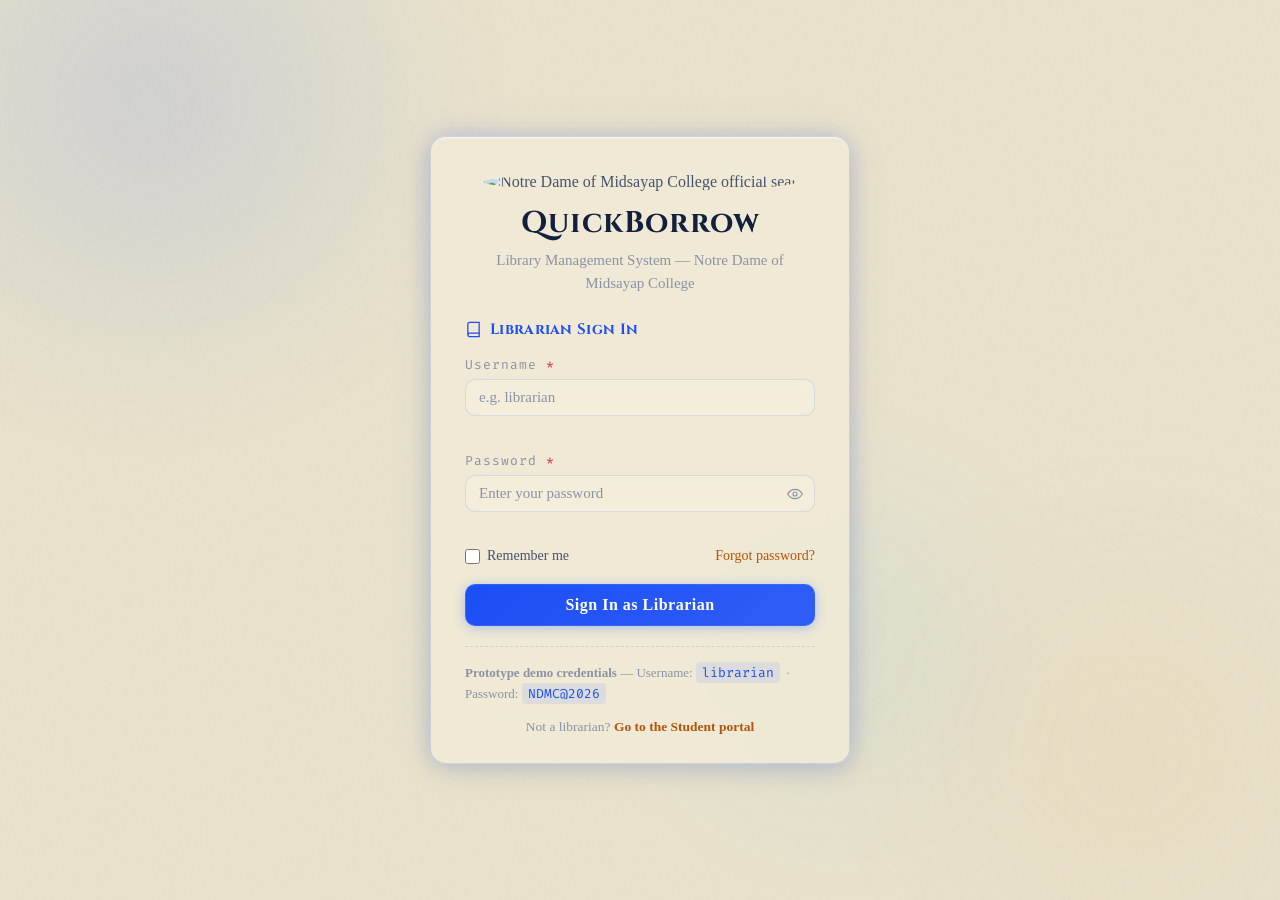
==== librarian.html @ 8b4ded71 "Add files via upload" ====
<!DOCTYPE html>
<html lang="en">
<head>
  <meta charset="UTF-8"/>
  <meta name="viewport" content="width=device-width, initial-scale=1.0"/>
  <title>QuickBorrow Librarian Portal — Notre Dame of Midsayap College</title>
  <link rel="preconnect" href="https://fonts.googleapis.com"/>
  <link href="https://fonts.googleapis.com/css2?family=Cinzel:wght@400;600;700;900&family=Raleway:wght@300;400;500;600;700&family=Fira+Code:wght@400;500&display=swap" rel="stylesheet"/>
  <script src="https://cdn.jsdelivr.net/npm/chart.js@4.4.0/dist/chart.umd.min.js"></script>
  <link rel="stylesheet" href="style.css"/>
</head>
<body class="app-locked" data-role="librarian">

  <!-- Skip link: keyboard users can jump straight to main content -->
  <a href="#mainContent" class="skip-link">Skip to main content</a>

  <!-- Ambient background orbs -->
  <div class="orb orb-1"></div>
  <div class="orb orb-2"></div>
  <div class="orb orb-3"></div>
  <div class="noise-overlay"></div>

    <!-- ===================== LOGIN SCREEN (Librarian only) ===================== -->
  <div class="login-screen" id="loginScreen">
    <div class="login-card glass-modal" id="loginCard" role="dialog" aria-modal="true" aria-labelledby="loginTitle" aria-describedby="loginSubtitle">
      <div class="login-logo">
        <img id="loginNdmLogo" alt="Notre Dame of Midsayap College official seal" class="seal-img"/>
      </div>
      <h1 id="loginTitle" class="login-title">QuickBorrow</h1>
      <p id="loginSubtitle" class="login-subtitle">Library Management System — Notre Dame of Midsayap College</p>

      <div class="login-role-panel" id="librarianLoginPanel">
        <div class="login-role-heading">
          <svg width="17" height="17" viewBox="0 0 24 24" fill="none" stroke="currentColor" stroke-width="1.8"><path d="M4 19.5A2.5 2.5 0 0 1 6.5 17H20"/><path d="M6.5 2H20v20H6.5A2.5 2.5 0 0 1 4 19.5v-15A2.5 2.5 0 0 1 6.5 2z"/></svg>
          Librarian Sign In
        </div>

        <form id="librarianLoginForm" novalidate>
          <div class="field-group">
            <label class="field-label" for="libUsername">Username <span class="required-mark" aria-hidden="true">*</span></label>
            <input type="text" id="libUsername" class="glass-input full" placeholder="e.g. librarian" autocomplete="username" required aria-required="true" aria-describedby="libUsernameError"/>
            <span class="field-error" id="libUsernameError" role="alert" aria-live="polite"></span>
          </div>
          <div class="field-group">
            <label class="field-label" for="libPassword">Password <span class="required-mark" aria-hidden="true">*</span></label>
            <div class="password-wrap">
              <input type="password" id="libPassword" class="glass-input full" placeholder="Enter your password" autocomplete="current-password" required aria-required="true" aria-describedby="libPasswordError"/>
              <button type="button" class="password-toggle" id="libPasswordToggle" aria-label="Show password" aria-pressed="false">
                <svg width="16" height="16" viewBox="0 0 24 24" fill="none" stroke="currentColor" stroke-width="1.8"><path d="M1 12s4-7 11-7 11 7 11 7-4 7-11 7-11-7-11-7z"/><circle cx="12" cy="12" r="3"/></svg>
              </button>
            </div>
            <span class="field-error" id="libPasswordError" role="alert" aria-live="polite"></span>
          </div>

          <div class="login-options">
            <label class="checkbox-label" for="libRememberMe">
              <input type="checkbox" id="libRememberMe"/>
              <span>Remember me</span>
            </label>
            <a href="#" class="login-link" data-forgot>Forgot password?</a>
          </div>

          <div class="login-form-error" id="librarianFormError" role="alert" aria-live="assertive"></div>

          <button type="submit" class="btn-primary full login-submit">Sign In as Librarian</button>
        </form>

        <div class="login-demo-hint">
          <strong>Prototype demo credentials</strong> — Username: <code>librarian</code> &nbsp;·&nbsp; Password: <code>NDMC@2026</code>
        </div>

        <p class="login-switch-portal">
          Not a librarian? <a href="student.html" class="login-link">Go to the Student portal</a>
        </p>
      </div>
    </div>
  </div>

<!-- ===================== APP SHELL ===================== -->
  <div class="app-shell" id="appShell">

  <!-- ===================== SIDEBAR ===================== -->
  <nav class="sidebar" id="sidebar" aria-label="Primary">
    <div class="sidebar-header">
      <div class="logo-seal">
        <img id="ndmLogo" alt="NDM College Seal" class="seal-img"/>
      </div>
      <div class="logo-text">
        <span class="logo-school">Notre Dame of Midsayap College</span>
        <span class="logo-system">QuickBorrow Library Management System</span>
      </div>
    </div>

    <div class="sidebar-divider"></div>

    <ul class="nav-links" role="menu">
      <li class="nav-item active" data-page="dashboard" data-roles="librarian" role="menuitem" tabindex="0" aria-current="page">
        <span class="nav-icon" aria-hidden="true"><svg width="18" height="18" viewBox="0 0 24 24" fill="none" stroke="currentColor" stroke-width="1.8"><rect x="3" y="3" width="7" height="7" rx="1"/><rect x="14" y="3" width="7" height="7" rx="1"/><rect x="3" y="14" width="7" height="7" rx="1"/><rect x="14" y="14" width="7" height="7" rx="1"/></svg></span>
        <span class="nav-label">Dashboard</span>
      </li>
      <li class="nav-item" data-page="books" data-roles="librarian" role="menuitem" tabindex="0">
        <span class="nav-icon" aria-hidden="true"><svg width="18" height="18" viewBox="0 0 24 24" fill="none" stroke="currentColor" stroke-width="1.8"><path d="M4 19.5A2.5 2.5 0 0 1 6.5 17H20"/><path d="M6.5 2H20v20H6.5A2.5 2.5 0 0 1 4 19.5v-15A2.5 2.5 0 0 1 6.5 2z"/></svg></span>
        <span class="nav-label">Book Catalog</span>
      </li>
      <li class="nav-item" data-page="users" data-roles="librarian" role="menuitem" tabindex="0">
        <span class="nav-icon" aria-hidden="true"><svg width="18" height="18" viewBox="0 0 24 24" fill="none" stroke="currentColor" stroke-width="1.8"><path d="M17 21v-2a4 4 0 0 0-4-4H5a4 4 0 0 0-4 4v2"/><circle cx="9" cy="7" r="4"/><path d="M23 21v-2a4 4 0 0 0-3-3.87"/><path d="M16 3.13a4 4 0 0 1 0 7.75"/></svg></span>
        <span class="nav-label">Users</span>
      </li>
      <li class="nav-item" data-page="borrow" data-roles="librarian" role="menuitem" tabindex="0">
        <span class="nav-icon" aria-hidden="true"><svg width="18" height="18" viewBox="0 0 24 24" fill="none" stroke="currentColor" stroke-width="1.8"><path d="M14 2H6a2 2 0 0 0-2 2v16a2 2 0 0 0 2 2h12a2 2 0 0 0 2-2V8z"/><polyline points="14 2 14 8 20 8"/><line x1="9" y1="15" x2="15" y2="15"/><line x1="9" y1="11" x2="15" y2="11"/></svg></span>
        <span class="nav-label">Borrow / Return</span>
      </li>
      <li class="nav-item" data-page="reports" data-roles="librarian" role="menuitem" tabindex="0">
        <span class="nav-icon" aria-hidden="true"><svg width="18" height="18" viewBox="0 0 24 24" fill="none" stroke="currentColor" stroke-width="1.8"><line x1="18" y1="20" x2="18" y2="10"/><line x1="12" y1="20" x2="12" y2="4"/><line x1="6" y1="20" x2="6" y2="14"/></svg></span>
        <span class="nav-label">Reports</span>
      </li>
      
      
      
      <li class="nav-item" data-page="notifications" data-roles="librarian,student" role="menuitem" tabindex="0">
        <span class="nav-icon" aria-hidden="true"><svg width="18" height="18" viewBox="0 0 24 24" fill="none" stroke="currentColor" stroke-width="1.8"><path d="M18 8a6 6 0 0 0-12 0c0 7-3 9-3 9h18s-3-2-3-9"/><path d="M13.73 21a2 2 0 0 1-3.46 0"/></svg></span>
        <span class="nav-label">Notifications</span>
        <span class="nav-badge" id="notifNavBadge" style="display:none">0</span>
      </li>
    </ul>

    <div class="sidebar-footer">
      <div class="system-status">
        <span class="status-dot" aria-hidden="true"></span>
        <span>System Online</span>
      </div>
      <div class="sidebar-clock" id="sidebarClock">--:--:--</div>
      <button class="logout-btn" id="logoutBtn" aria-label="Log out of QuickBorrow">
        <svg width="14" height="14" viewBox="0 0 24 24" fill="none" stroke="currentColor" stroke-width="2"><path d="M9 21H5a2 2 0 0 1-2-2V5a2 2 0 0 1 2-2h4"/><polyline points="16 17 21 12 16 7"/><line x1="21" y1="12" x2="9" y2="12"/></svg>
        Log Out
      </button>
    </div>
  </nav>

  <!-- ===================== MAIN ===================== -->
  <main class="main-content" id="mainContent">

    <header class="topbar">
      <button class="menu-toggle" id="menuToggle" aria-label="Toggle navigation menu" aria-expanded="false" aria-controls="sidebar">
        <svg width="20" height="20" viewBox="0 0 24 24" fill="none" stroke="currentColor" stroke-width="2"><line x1="3" y1="12" x2="21" y2="12"/><line x1="3" y1="6" x2="21" y2="6"/><line x1="3" y1="18" x2="21" y2="18"/></svg>
      </button>
      <div class="topbar-title" id="pageTitle">Dashboard</div>
      <div class="topbar-right">
        <div class="a11y-toolbar" role="group" aria-label="Accessibility settings">
          <button class="a11y-btn" id="contrastToggle" aria-pressed="false" aria-label="Toggle high contrast mode" title="High contrast">
            <svg width="15" height="15" viewBox="0 0 24 24" fill="none" stroke="currentColor" stroke-width="1.8"><circle cx="12" cy="12" r="10"/><path d="M12 2a10 10 0 0 1 0 20z" fill="currentColor" stroke="none"/></svg>
          </button>
        </div>
        <div class="topbar-date" id="topbarDate"></div>
        <div class="topbar-user">
          <svg width="14" height="14" viewBox="0 0 24 24" fill="none" stroke="currentColor" stroke-width="2" aria-hidden="true"><circle cx="12" cy="8" r="4"/><path d="M4 20c0-4 3.6-7 8-7s8 3 8 7"/></svg>
          <span id="topbarUserName">Admin Librarian</span>
        </div>
      </div>
    </header>

    <!-- Breadcrumb trail: shows the user's current location and provides quick orientation -->
    <nav class="breadcrumb" id="breadcrumb" aria-label="Breadcrumb"></nav>

    <!-- ===== DASHBOARD ===== -->
    <section class="page active" id="page-dashboard">
      <div class="page-header">
        <h1 class="page-title">System Overview</h1>
        <p class="page-subtitle">Library Management Dashboard — Notre Dame of Midsayap College</p>
      </div>

      <div class="stats-grid">
        <div class="stat-card green-accent">
          <div class="stat-top"><div class="stat-icon-wrap green"><svg width="20" height="20" viewBox="0 0 24 24" fill="none" stroke="currentColor" stroke-width="1.8"><path d="M4 19.5A2.5 2.5 0 0 1 6.5 17H20"/><path d="M6.5 2H20v20H6.5A2.5 2.5 0 0 1 4 19.5v-15A2.5 2.5 0 0 1 6.5 2z"/></svg></div><span class="stat-change green-text">Total</span></div>
          <div class="stat-value" id="statTotalBooks">0</div>
          <div class="stat-label">Books in Catalog</div>
          <div class="stat-bar"><div class="stat-bar-fill green" style="width:75%"></div></div>
        </div>
        <div class="stat-card gold-accent">
          <div class="stat-top"><div class="stat-icon-wrap gold"><svg width="20" height="20" viewBox="0 0 24 24" fill="none" stroke="currentColor" stroke-width="1.8"><path d="M17 21v-2a4 4 0 0 0-4-4H5a4 4 0 0 0-4 4v2"/><circle cx="9" cy="7" r="4"/></svg></div><span class="stat-change gold-text">Active</span></div>
          <div class="stat-value" id="statTotalUsers">0</div>
          <div class="stat-label">Registered Members</div>
          <div class="stat-bar"><div class="stat-bar-fill gold" style="width:60%"></div></div>
        </div>
        <div class="stat-card teal-accent">
          <div class="stat-top"><div class="stat-icon-wrap teal"><svg width="20" height="20" viewBox="0 0 24 24" fill="none" stroke="currentColor" stroke-width="1.8"><path d="M14 2H6a2 2 0 0 0-2 2v16a2 2 0 0 0 2 2h12a2 2 0 0 0 2-2V8z"/><polyline points="14 2 14 8 20 8"/></svg></div><span class="stat-change teal-text">Live</span></div>
          <div class="stat-value" id="statBorrowed">0</div>
          <div class="stat-label">Active Borrows</div>
          <div class="stat-bar"><div class="stat-bar-fill teal" style="width:45%"></div></div>
        </div>
        <div class="stat-card red-accent">
          <div class="stat-top"><div class="stat-icon-wrap red"><svg width="20" height="20" viewBox="0 0 24 24" fill="none" stroke="currentColor" stroke-width="1.8"><circle cx="12" cy="12" r="10"/><line x1="12" y1="8" x2="12" y2="12"/><line x1="12" y1="16" x2="12.01" y2="16"/></svg></div><span class="stat-change red-text">Alert</span></div>
          <div class="stat-value" id="statOverdue">0</div>
          <div class="stat-label">Overdue Books</div>
          <div class="stat-bar"><div class="stat-bar-fill red" style="width:20%"></div></div>
        </div>
      </div>

      <div class="charts-row">
        <div class="glass-card wide">
          <div class="card-header"><span class="card-title">Borrowing Activity — Last 7 Days</span><span class="badge green">Live</span></div>
          <canvas id="activityChart" height="110"></canvas>
        </div>
        <div class="glass-card">
          <div class="card-header"><span class="card-title">Book Availability</span></div>
          <canvas id="availabilityChart" height="160"></canvas>
        </div>
      </div>

      <div class="charts-row equal">
        <div class="glass-card">
          <div class="card-header"><span class="card-title">Most Borrowed Books</span></div>
          <canvas id="topBooksChart" height="190"></canvas>
        </div>
        <div class="glass-card">
          <div class="card-header"><span class="card-title">Borrows by Department</span></div>
          <canvas id="deptChart" height="190"></canvas>
        </div>
      </div>

      <div class="glass-card">
        <div class="card-header"><span class="card-title">Recent Transactions</span><span class="badge gold">Feed</span></div>
        <div class="table-wrap">
          <table class="data-table">
            <thead><tr><th>TXN ID</th><th>User</th><th>Book Title</th><th>Borrow Date</th><th>Due Date</th><th>Status</th></tr></thead>
            <tbody id="recentTransBody"></tbody>
          </table>
        </div>
      </div>
    </section>

    <!-- ===== BOOKS ===== -->
    <section class="page" id="page-books">
      <div class="page-header">
        <h1 class="page-title">Book Catalog</h1>
        <p class="page-subtitle">Manage all library book records</p>
      </div>
      <div class="action-bar">
        <div class="search-wrap">
          <label for="bookSearch" class="visually-hidden">Search books by title, author, or category</label>
          <svg class="search-icon" width="16" height="16" viewBox="0 0 24 24" fill="none" stroke="currentColor" stroke-width="2" aria-hidden="true"><circle cx="11" cy="11" r="8"/><path d="m21 21-4.35-4.35"/></svg>
          <input type="text" id="bookSearch" class="glass-input search-input" placeholder="Search title, author, category..."/>
        </div>
        <label for="bookCategoryFilter" class="visually-hidden">Filter by category</label>
        <select id="bookCategoryFilter" class="glass-select" onchange="filterBooks()">
          <option value="">All Categories</option>
          <option>Fiction</option><option>Non-Fiction</option><option>Science</option>
          <option>Technology</option><option>History</option><option>Mathematics</option>
          <option>Literature</option><option>Philosophy</option>
        </select>
        <button class="btn-primary" onclick="openBookModal()">
          <svg width="14" height="14" viewBox="0 0 24 24" fill="none" stroke="currentColor" stroke-width="2.5"><line x1="12" y1="5" x2="12" y2="19"/><line x1="5" y1="12" x2="19" y2="12"/></svg>
          Add Book
        </button>
      </div>
      <div class="glass-card no-pad">
        <div class="table-wrap">
          <table class="data-table">
            <thead><tr><th>Book ID</th><th>Title</th><th>Author</th><th>Category</th><th>ISBN</th><th>Qty</th><th>Available</th><th>Date Added</th><th>Actions</th></tr></thead>
            <tbody id="booksBody"></tbody>
          </table>
        </div>
      </div>
    </section>

    <!-- ===== USERS ===== -->
    <section class="page" id="page-users">
      <div class="page-header">
        <h1 class="page-title">User Registry</h1>
        <p class="page-subtitle">Registered library members and borrowers</p>
      </div>
      <div class="action-bar">
        <div class="search-wrap">
          <label for="userSearch" class="visually-hidden">Search users by name or email</label>
          <svg class="search-icon" width="16" height="16" viewBox="0 0 24 24" fill="none" stroke="currentColor" stroke-width="2" aria-hidden="true"><circle cx="11" cy="11" r="8"/><path d="m21 21-4.35-4.35"/></svg>
          <input type="text" id="userSearch" class="glass-input search-input" placeholder="Search name or email..."/>
        </div>
        <label for="deptFilter" class="visually-hidden">Filter by department</label>
        <select id="deptFilter" class="glass-select" onchange="filterUsers()">
          <option value="">All Departments</option>
          <option>Computer Science</option><option>Engineering</option><option>Business</option>
          <option>Arts</option><option>Medicine</option><option>Education</option>
          <option>Law</option><option>Faculty</option>
        </select>
        <button class="btn-gold" onclick="openUserModal()">
          <svg width="14" height="14" viewBox="0 0 24 24" fill="none" stroke="currentColor" stroke-width="2.5"><line x1="12" y1="5" x2="12" y2="19"/><line x1="5" y1="12" x2="19" y2="12"/></svg>
          Register User
        </button>
      </div>
      <div class="glass-card no-pad">
        <div class="table-wrap">
          <table class="data-table">
            <thead><tr><th>User ID</th><th>Name</th><th>Department</th><th>Email</th><th>Contact</th><th>Reg. Date</th><th>Actions</th></tr></thead>
            <tbody id="usersBody"></tbody>
          </table>
        </div>
      </div>
    </section>

    <!-- ===== BORROW / RETURN ===== -->
    <section class="page" id="page-borrow">
      <div class="page-header">
        <h1 class="page-title">Borrow / Return</h1>
        <p class="page-subtitle">Issue and process book transactions</p>
      </div>
      <div class="borrow-grid">

        <!-- ── BORROW BOOK (renamed from Issue Book) ── -->
        <div class="glass-card form-card">
          <div class="form-card-header green-header">
            <svg width="18" height="18" viewBox="0 0 24 24" fill="none" stroke="currentColor" stroke-width="1.8"><path d="M14 2H6a2 2 0 0 0-2 2v16a2 2 0 0 0 2 2h12a2 2 0 0 0 2-2V8z"/><polyline points="14 2 14 8 20 8"/><line x1="12" y1="13" x2="12" y2="17"/><line x1="10" y1="15" x2="14" y2="15"/></svg>
            Borrow Book
          </div>
          <div class="form-fields">
            <div class="field-group"><label class="field-label">Select User</label><select id="borrowUserId" class="glass-select full"></select></div>
            <div class="field-group"><label class="field-label">Select Book</label><select id="borrowBookId" class="glass-select full"></select></div>
            <div class="field-group"><label class="field-label">Borrow Date</label><input type="date" id="borrowDate" class="glass-input full"/></div>
            <div class="field-group"><label class="field-label">Due Date</label><input type="date" id="dueDate" class="glass-input full"/></div>
            <button class="btn-primary full" onclick="borrowBook()">
              <svg width="14" height="14" viewBox="0 0 24 24" fill="none" stroke="currentColor" stroke-width="2"><path d="M14 2H6a2 2 0 0 0-2 2v16a2 2 0 0 0 2 2h12a2 2 0 0 0 2-2V8z"/><polyline points="14 2 14 8 20 8"/></svg>
              Borrow Book
            </button>
          </div>
        </div>

        <!-- ── RETURN BOOK ── -->
        <div class="glass-card form-card">
          <div class="form-card-header gold-header">
            <svg width="18" height="18" viewBox="0 0 24 24" fill="none" stroke="currentColor" stroke-width="1.8"><path d="M3 12h18"/><path d="m3 12 6-6"/><path d="m3 12 6 6"/></svg>
            Return Book
          </div>
          <div class="form-fields">
            <div class="field-group"><label class="field-label">Select Transaction</label><select id="returnTransId" class="glass-select full"></select></div>
            <div class="field-group"><label class="field-label">Return Date</label><input type="date" id="returnDate" class="glass-input full"/></div>
            <div class="return-preview" id="returnPreview" style="display:none">
              <div class="preview-row"><span>Book</span><span id="previewBook">—</span></div>
              <div class="preview-row"><span>User</span><span id="previewUser">—</span></div>
              <div class="preview-row"><span>Due Date</span><span id="previewDue">—</span></div>
              <div class="preview-row"><span>Status</span><span id="previewStatus">—</span></div>
            </div>
            <button class="btn-gold full" onclick="returnBook()">
              <svg width="14" height="14" viewBox="0 0 24 24" fill="none" stroke="currentColor" stroke-width="2"><path d="M3 12h18"/><path d="m3 12 6-6"/><path d="m3 12 6 6"/></svg>
              Process Return
            </button>
          </div>
        </div>
      </div>

      <!-- ── BOOK CONDITION / ISSUE REPORT ── -->
      <div class="glass-card issue-report-card" style="margin-top:1.5rem">
        <div class="form-card-header red-header" style="margin: -22px -22px 20px; border-radius: var(--radius-lg) var(--radius-lg) 0 0; padding:14px 20px; border-bottom:1px solid var(--glass-border);">
          <svg width="18" height="18" viewBox="0 0 24 24" fill="none" stroke="currentColor" stroke-width="1.8"><circle cx="12" cy="12" r="10"/><path d="M12 8v4"/><path d="M12 16h.01"/></svg>
          Report Book Condition / Issue
          <span class="badge red" style="margin-left:auto">New</span>
        </div>
        <p class="issue-report-hint">Borrowers must report any damage, missing pages, or concerns about a borrowed book. This is recorded permanently in their borrowing history.</p>
        <div class="issue-report-grid">
          <div class="issue-form-col">
            <div class="form-fields">
              <div class="field-group">
                <label class="field-label">Select Active Transaction</label>
                <select id="issueTransId" class="glass-select full" onchange="previewIssueTransaction()"></select>
              </div>
              <div class="issue-txn-preview" id="issueTxnPreview" style="display:none">
                <div class="preview-row"><span>Book</span><span id="issuePreviewBook">—</span></div>
                <div class="preview-row"><span>Borrower</span><span id="issuePreviewUser">—</span></div>
                <div class="preview-row"><span>Borrowed</span><span id="issuePreviewDate">—</span></div>
              </div>
              <div class="field-group">
                <label class="field-label">Condition / Issue Type</label>
                <select id="issueType" class="glass-select full">
                  <option value="">— Select Type —</option>
                  <option value="Torn Pages">Torn Pages</option>
                  <option value="Water Damage">Water Damage</option>
                  <option value="Missing Pages">Missing Pages</option>
                  <option value="Cover Damage">Cover Damage</option>
                  <option value="Spine Damage">Spine Damage</option>
                  <option value="Stains / Markings">Stains / Markings</option>
                  <option value="Lost Book">Lost Book</option>
                  <option value="Good Condition">Good Condition (No Issues)</option>
                  <option value="Other">Other</option>
                </select>
              </div>
              <div class="field-group">
                <label class="field-label">Report Date</label>
                <input type="date" id="issueReportDate" class="glass-input full"/>
              </div>
              <button class="btn-red full" onclick="submitIssueReport()">
                <svg width="14" height="14" viewBox="0 0 24 24" fill="none" stroke="currentColor" stroke-width="2"><circle cx="12" cy="12" r="10"/><path d="M12 8v4"/><path d="M12 16h.01"/></svg>
                Submit Issue Report
              </button>
            </div>
          </div>

          <!-- Issue history mini-table -->
          <div class="issue-history-col">
            <div class="card-header" style="margin-bottom:12px">
              <span class="card-title">Recent Issue Reports</span>
              <span class="badge red" id="issueCount">0 Reports</span>
            </div>
            <div class="table-wrap issue-history-scroll">
              <table class="data-table">
                <thead>
                  <tr>
                    <th>Report ID</th>
                    <th>Borrower</th>
                    <th>Book</th>
                    <th>Issue Type</th>
                    <th>Date</th>
                    <th>Status</th>
                  </tr>
                </thead>
                <tbody id="issueHistoryBody"></tbody>
              </table>
            </div>
          </div>
        </div>
      </div>

      <!-- ── RESERVATION QUEUE ── -->
      <div class="glass-card" style="margin-top:1.5rem">
        <div class="card-header">
          <span class="card-title">Reservation Queue</span>
          <span class="badge gold" id="reservationCount">0 Pending</span>
        </div>
        <div class="table-wrap">
          <table class="data-table">
            <thead><tr><th>Reservation ID</th><th>Student</th><th>Book Title</th><th>Reserved On</th><th>Status</th><th>Actions</th></tr></thead>
            <tbody id="reservationBody"></tbody>
          </table>
        </div>
      </div>

      <!-- ── ALL TRANSACTIONS ── -->
      <div class="glass-card" style="margin-top:1.5rem">
        <div class="card-header">
          <span class="card-title">All Transactions</span>
          <select id="txnStatusFilter" class="glass-select sm" onchange="filterTransactions()">
            <option value="">All Status</option><option>Borrowed</option><option>Returned</option><option>Overdue</option>
          </select>
        </div>
        <div class="table-wrap">
          <table class="data-table">
            <thead><tr><th>TXN ID</th><th>User</th><th>Book</th><th>Borrow Date</th><th>Due Date</th><th>Return Date</th><th>Status</th></tr></thead>
            <tbody id="transBody"></tbody>
          </table>
        </div>
      </div>
    </section>

    <!-- ===== REPORTS ===== -->
    <section class="page" id="page-reports">
      <div class="page-header">
        <h1 class="page-title">Reports &amp; Analytics</h1>
        <p class="page-subtitle">Export data for Power BI integration</p>
      </div>
      <div class="stats-grid">
        <div class="stat-card green-accent"><div class="stat-top"><div class="stat-icon-wrap green"><svg width="18" height="18" viewBox="0 0 24 24" fill="none" stroke="currentColor" stroke-width="1.8"><path d="M4 19.5A2.5 2.5 0 0 1 6.5 17H20"/><path d="M6.5 2H20v20H6.5A2.5 2.5 0 0 1 4 19.5v-15A2.5 2.5 0 0 1 6.5 2z"/></svg></div></div><div class="stat-value" id="rStatBooks">0</div><div class="stat-label">Total Books</div></div>
        <div class="stat-card gold-accent"><div class="stat-top"><div class="stat-icon-wrap gold"><svg width="18" height="18" viewBox="0 0 24 24" fill="none" stroke="currentColor" stroke-width="1.8"><path d="M17 21v-2a4 4 0 0 0-4-4H5a4 4 0 0 0-4 4v2"/><circle cx="9" cy="7" r="4"/></svg></div></div><div class="stat-value" id="rStatUsers">0</div><div class="stat-label">Total Users</div></div>
        <div class="stat-card teal-accent"><div class="stat-top"><div class="stat-icon-wrap teal"><svg width="18" height="18" viewBox="0 0 24 24" fill="none" stroke="currentColor" stroke-width="1.8"><path d="M14 2H6a2 2 0 0 0-2 2v16a2 2 0 0 0 2 2h12a2 2 0 0 0 2-2V8z"/></svg></div></div><div class="stat-value" id="rStatBorrowed">0</div><div class="stat-label">Total Borrowed</div></div>
        <div class="stat-card green-accent"><div class="stat-top"><div class="stat-icon-wrap green"><svg width="18" height="18" viewBox="0 0 24 24" fill="none" stroke="currentColor" stroke-width="1.8"><polyline points="20 6 9 17 4 12"/></svg></div></div><div class="stat-value" id="rStatReturned">0</div><div class="stat-label">Total Returned</div></div>
        <div class="stat-card red-accent"><div class="stat-top"><div class="stat-icon-wrap red"><svg width="18" height="18" viewBox="0 0 24 24" fill="none" stroke="currentColor" stroke-width="1.8"><circle cx="12" cy="12" r="10"/><line x1="12" y1="8" x2="12" y2="12"/><line x1="12" y1="16" x2="12.01" y2="16"/></svg></div></div><div class="stat-value" id="rStatOverdue">0</div><div class="stat-label">Overdue Books</div></div>
      </div>
      <div class="glass-card">
        <div class="card-header"><span class="card-title">Fine Calculation</span><span class="badge gold">Optional</span></div>
        <div class="fine-settings-row">
          <label class="checkbox-label" for="fineEnabledToggle">
            <input type="checkbox" id="fineEnabledToggle" onchange="toggleFineSetting()"/>
            <span>Automatically calculate fines for overdue books</span>
          </label>
          <div class="field-group fine-rate-field">
            <label class="field-label" for="fineRateInput">Fine per day overdue (₱)</label>
            <input type="number" id="fineRateInput" class="glass-input" min="0" step="0.5" style="max-width:120px" onchange="toggleFineSetting()"/>
          </div>
        </div>
        <p class="issue-report-hint">When enabled, fines are calculated automatically from days overdue and shown to librarians here and to students in their "My Borrowing" page. This is a prototype calculation only.</p>
      </div>

      <div class="export-grid">
        <div class="export-card green-border"><div class="export-icon-wrap green"><svg width="22" height="22" viewBox="0 0 24 24" fill="none" stroke="currentColor" stroke-width="1.6"><path d="M4 19.5A2.5 2.5 0 0 1 6.5 17H20"/><path d="M6.5 2H20v20H6.5A2.5 2.5 0 0 1 4 19.5v-15A2.5 2.5 0 0 1 6.5 2z"/></svg></div><div class="export-body"><div class="export-title">Books Table</div><div class="export-desc">BookID · Title · Author · Category · ISBN · Qty · Available · DateAdded</div></div><div class="export-btns"><button class="btn-sm green" onclick="exportData('books','csv')">CSV</button><button class="btn-sm outline" onclick="exportData('books','json')">JSON</button></div></div>
        <div class="export-card gold-border"><div class="export-icon-wrap gold"><svg width="22" height="22" viewBox="0 0 24 24" fill="none" stroke="currentColor" stroke-width="1.6"><path d="M17 21v-2a4 4 0 0 0-4-4H5a4 4 0 0 0-4 4v2"/><circle cx="9" cy="7" r="4"/></svg></div><div class="export-body"><div class="export-title">Users Table</div><div class="export-desc">UserID · Name · Department · Email · Contact · RegistrationDate</div></div><div class="export-btns"><button class="btn-sm gold" onclick="exportData('users','csv')">CSV</button><button class="btn-sm outline" onclick="exportData('users','json')">JSON</button></div></div>
        <div class="export-card teal-border"><div class="export-icon-wrap teal"><svg width="22" height="22" viewBox="0 0 24 24" fill="none" stroke="currentColor" stroke-width="1.6"><path d="M14 2H6a2 2 0 0 0-2 2v16a2 2 0 0 0 2 2h12a2 2 0 0 0 2-2V8z"/><polyline points="14 2 14 8 20 8"/></svg></div><div class="export-body"><div class="export-title">Transactions Table</div><div class="export-desc">TransactionID · UserID · BookID · BorrowDate · DueDate · ReturnDate · Status</div></div><div class="export-btns"><button class="btn-sm teal" onclick="exportData('transactions','csv')">CSV</button><button class="btn-sm outline" onclick="exportData('transactions','json')">JSON</button></div></div>
        <div class="export-card red-border"><div class="export-icon-wrap red"><svg width="22" height="22" viewBox="0 0 24 24" fill="none" stroke="currentColor" stroke-width="1.6"><circle cx="12" cy="12" r="10"/><path d="M12 8v4"/><path d="M12 16h.01"/></svg></div><div class="export-body"><div class="export-title">Issue Reports Table</div><div class="export-desc">ReportID · TransactionID · UserID · BookID · IssueType · Description · ReportDate · Severity</div></div><div class="export-btns"><button class="btn-sm red" onclick="exportData('issues','csv')">CSV</button><button class="btn-sm outline" onclick="exportData('issues','json')">JSON</button></div></div>
        <div class="export-card green-border"><div class="export-icon-wrap green"><svg width="22" height="22" viewBox="0 0 24 24" fill="none" stroke="currentColor" stroke-width="1.6"><polyline points="8 17 12 21 16 17"/><line x1="12" y1="12" x2="12" y2="21"/><path d="M20.88 18.09A5 5 0 0 0 18 9h-1.26A8 8 0 1 0 3 16.29"/></svg></div><div class="export-body"><div class="export-title">Full Dataset</div><div class="export-desc">Combined JSON of all tables including Issue Reports for Power BI import</div></div><div class="export-btns"><button class="btn-sm green" onclick="exportData('all','json')">Full JSON</button></div></div>
      </div>
      <div class="glass-card">
        <div class="card-header"><span class="card-title">Overdue Monitoring</span><span class="badge red">Critical</span></div>
        <div class="table-wrap">
          <table class="data-table">
            <thead><tr><th>TXN ID</th><th>User Name</th><th>Book Title</th><th>Due Date</th><th>Days Overdue</th><th>Department</th></tr></thead>
            <tbody id="overdueBody"></tbody>
          </table>
        </div>
      </div>

      <!-- Issue Reports in Reports page -->
      <div class="glass-card" style="margin-top:0">
        <div class="card-header">
          <span class="card-title">Book Condition &amp; Issue Reports</span>
          <span class="badge red" id="rStatIssues">0 Reports</span>
        </div>
        <div class="table-wrap">
          <table class="data-table">
            <thead><tr><th>Report ID</th><th>Borrower</th><th>Book Title</th><th>Issue Type</th><th>Description</th><th>Report Date</th><th>Severity</th></tr></thead>
            <tbody id="reportIssueBody"></tbody>
          </table>
        </div>
      </div>

      <div class="glass-card pbi-card">
        <div class="card-header"><span class="card-title" style="color:var(--gold)">Power BI Integration Guide</span></div>
        <div class="pbi-steps">
          <div class="pbi-step"><span class="pbi-num">01</span><span>Export CSV or JSON files using the export buttons above</span></div>
          <div class="pbi-step"><span class="pbi-num">02</span><span>Open Power BI Desktop → Get Data → Text/CSV or JSON</span></div>
          <div class="pbi-step"><span class="pbi-num">03</span><span>Import Books, Users, Transactions, and Issue Reports as separate tables</span></div>
          <div class="pbi-step"><span class="pbi-num">04</span><span>Create relationships: Transactions[UserID]→Users[UserID], Transactions[BookID]→Books[BookID], IssueReports[TransactionID]→Transactions[TransactionID]</span></div>
          <div class="pbi-step"><span class="pbi-num">05</span><span>Build visuals: Cards (totals), Line Chart (activity), Bar (top books), Pie (departments), Donut (availability), Table (overdue), Table (issue reports)</span></div>
          <div class="pbi-step"><span class="pbi-num">06</span><span>Publish to Power BI Service for shared dashboard access</span></div>
        </div>
      </div>
    </section>

    <!-- ===== STUDENT: MY DASHBOARD ===== -->
    

    <!-- ===== STUDENT: FIND A BOOK ===== -->
    

    <!-- ===== STUDENT: MY BORROWING ===== -->
    

    <!-- ===== NOTIFICATIONS (shared) ===== -->
    <section class="page" id="page-notifications">
      <div class="page-header">
        <h1 class="page-title">Notifications</h1>
        <p class="page-subtitle">Due dates, overdue alerts, new arrivals, and announcements</p>
      </div>
      <div class="glass-card no-pad">
        <ul class="notif-list" id="notifList"></ul>
      </div>
    </section>

  </main>

  </div><!-- /#appShell -->

<!-- ===== BOOK MODAL ===== -->
  <div class="modal-overlay" id="bookModalOverlay">
    <div class="modal glass-modal">
      <div class="modal-header">
        <span class="modal-title" id="bookModalTitle">Add New Book</span>
        <button class="modal-close" onclick="closeBookModal()" aria-label="Close dialog"><svg width="18" height="18" viewBox="0 0 24 24" fill="none" stroke="currentColor" stroke-width="2"><line x1="18" y1="6" x2="6" y2="18"/><line x1="6" y1="6" x2="18" y2="18"/></svg></button>
      </div>
      <div class="modal-body">
        <input type="hidden" id="editBookId"/>
        <div class="form-row">
          <div class="field-group"><label class="field-label" for="bookTitle">Title <span class="required-mark" aria-hidden="true">*</span></label><input type="text" id="bookTitle" class="glass-input full" placeholder="e.g. Clean Code" required aria-required="true" aria-describedby="bookTitleError"/><span class="field-error" id="bookTitleError" role="alert" aria-live="polite"></span></div>
          <div class="field-group"><label class="field-label" for="bookAuthor">Author <span class="required-mark" aria-hidden="true">*</span></label><input type="text" id="bookAuthor" class="glass-input full" placeholder="e.g. Robert C. Martin" required aria-required="true" aria-describedby="bookAuthorError"/><span class="field-error" id="bookAuthorError" role="alert" aria-live="polite"></span></div>
        </div>
        <div class="form-row">
          <div class="field-group"><label class="field-label" for="bookCategory">Category</label><select id="bookCategory" class="glass-select full"><option>Fiction</option><option>Non-Fiction</option><option>Science</option><option>Technology</option><option>History</option><option>Mathematics</option><option>Literature</option><option>Philosophy</option></select></div>
          <div class="field-group"><label class="field-label" for="bookISBN">ISBN</label><input type="text" id="bookISBN" class="glass-input full" placeholder="e.g. 978-0132350884"/></div>
        </div>
        <div class="form-row">
          <div class="field-group"><label class="field-label" for="bookQty">Quantity <span class="required-mark" aria-hidden="true">*</span></label><input type="number" id="bookQty" class="glass-input full" placeholder="e.g. 5" min="1" required aria-required="true" aria-describedby="bookQtyError"/><span class="field-error" id="bookQtyError" role="alert" aria-live="polite"></span></div>
          <div class="field-group"><label class="field-label" for="bookDateAdded">Date Added</label><input type="date" id="bookDateAdded" class="glass-input full"/></div>
        </div>

        <details class="book-more-details">
          <summary>More catalog details (optional)</summary>
          <div class="form-row">
            <div class="field-group"><label class="field-label" for="bookSubtitle">Subtitle</label><input type="text" id="bookSubtitle" class="glass-input full" placeholder="e.g. A Handbook of Agile Software Craftsmanship"/></div>
            <div class="field-group"><label class="field-label" for="bookPublisher">Publisher</label><input type="text" id="bookPublisher" class="glass-input full" placeholder="e.g. Prentice Hall"/></div>
          </div>
          <div class="form-row">
            <div class="field-group"><label class="field-label" for="bookSubject">Subject</label><input type="text" id="bookSubject" class="glass-input full" placeholder="e.g. Software Engineering"/></div>
            <div class="field-group"><label class="field-label" for="bookShelf">Shelf Location</label><input type="text" id="bookShelf" class="glass-input full" placeholder="e.g. Aisle 3, Shelf B"/></div>
          </div>
          <div class="form-row">
            <div class="field-group"><label class="field-label" for="bookCallNumber">Call Number</label><input type="text" id="bookCallNumber" class="glass-input full" placeholder="e.g. 005.1 MAR"/></div>
            <div class="field-group"><label class="field-label" for="bookStatus">Book Status</label>
              <select id="bookStatus" class="glass-select full"><option>Active</option><option>Damaged</option><option>Lost</option><option>Under Repair</option></select>
            </div>
          </div>
          <div class="field-group"><label class="field-label" for="bookDescription">Description</label><textarea id="bookDescription" class="glass-input full glass-textarea" rows="3" placeholder="Short summary shown to students in the catalog"></textarea></div>
        </details>
      </div>
      <div class="modal-footer">
        <button class="btn-outline" onclick="closeBookModal()">Cancel</button>
        <button class="btn-primary" onclick="saveBook()">Save Book</button>
      </div>
    </div>
  </div>

  

<!-- ===== USER MODAL ===== -->
  <div class="modal-overlay" id="userModalOverlay">
    <div class="modal glass-modal">
      <div class="modal-header">
        <span class="modal-title" id="userModalTitle">Register User</span>
        <button class="modal-close" onclick="closeUserModal()" aria-label="Close dialog"><svg width="18" height="18" viewBox="0 0 24 24" fill="none" stroke="currentColor" stroke-width="2"><line x1="18" y1="6" x2="6" y2="18"/><line x1="6" y1="6" x2="18" y2="18"/></svg></button>
      </div>
      <div class="modal-body">
        <input type="hidden" id="editUserId"/>
        <div class="form-row">
          <div class="field-group"><label class="field-label" for="userName">Full Name <span class="required-mark" aria-hidden="true">*</span></label><input type="text" id="userName" class="glass-input full" placeholder="e.g. Ana Marie Santos" required aria-required="true" aria-describedby="userNameError"/><span class="field-error" id="userNameError" role="alert" aria-live="polite"></span></div>
          <div class="field-group"><label class="field-label" for="userDept">Department <span class="required-mark" aria-hidden="true">*</span></label><select id="userDept" class="glass-select full"><option>Computer Science</option><option>Engineering</option><option>Business</option><option>Arts</option><option>Medicine</option><option>Education</option><option>Law</option><option>Faculty</option></select></div>
        </div>
        <div class="form-row">
          <div class="field-group"><label class="field-label" for="userEmail">Email <span class="required-mark" aria-hidden="true">*</span></label><input type="email" id="userEmail" class="glass-input full" placeholder="e.g. name@ndmc.edu.ph" required aria-required="true" aria-describedby="userEmailError"/><span class="field-error" id="userEmailError" role="alert" aria-live="polite"></span></div>
          <div class="field-group"><label class="field-label" for="userContact">Contact Number</label><input type="text" id="userContact" class="glass-input full" placeholder="e.g. +63 9XX XXX XXXX"/></div>
        </div>
      </div>
      <div class="modal-footer">
        <button class="btn-outline" onclick="closeUserModal()">Cancel</button>
        <button class="btn-gold" onclick="saveUser()">Register</button>
      </div>
    </div>
  </div>

  

<div class="toast" id="toast" role="status" aria-live="polite"></div>
  <script src="script.js"></script>
</body>
</html>
---- style.css ----
/* ============================================================
   QUICKBORROW — Notre Dame of Midsayap College
   Color Palette:
   --green (primary):  #1B4EF5  (brand blue — ~30% of the UI:
                                  sidebar, buttons, links, active states)
   --bg-base:           #F5F5F5 (dominant neutral background — ~50%)
   --white:             #FFFFFF (card / surface color — ~20%, "on white")
   --gold (accent):     #F2994A (secondary accent — Popular/Fine highlights)
   --teal:              #17A2E8 (informational accent)
   --red:               #D94040 (status only — overdue/danger; kept for
                                  usability, not part of the brand palette)
   Design: Clean light UI, soft glass cards on a pale grey canvas
   (Variable names kept as --green/--gold for compatibility with the
   rest of the stylesheet — their values now point at the new palette.)
   ============================================================ */

:root {
  /* Core brand colors */
  --green:       #1B4EF5;
  --green-mid:   #2F5DF6;
  --green-lite:  #1B4EF5;
  --green-pale:  rgba(27,78,245,.10);
  --gold:        #F2994A;
  --gold-lite:   #B45309;
  --gold-pale:   rgba(242,153,74,.14);
  --teal:        #17A2E8;
  --teal-pale:   rgba(23,162,232,.14);
  --red:         #D94040;
  --red-pale:    rgba(217,64,64,.10);
  --cream:       #F5F5F5;
  --white:       #FFFFFF;

  /* Backgrounds — softened to a muted khaki tone instead of bright white/grey */
  --bg-base:   #E8E2CC;
  --bg-deep:   #DED6BA;
  --bg-orb1:   #D3C8A3;
  --bg-orb2:   #E3D2AE;
  --bg-orb3:   #D6CBA8;

  /* Glass / surfaces (khaki-tinted cards on the muted canvas) */
  --glass-bg:     rgba(238, 231, 208, 0.74);
  --glass-bg2:    rgba(240, 234, 214, 0.90);
  --glass-border: rgba(27, 78, 245, 0.16);
  --glass-gold:   rgba(242, 153, 74, 0.18);
  --glass-hover:  rgba(27, 78, 245, 0.07);

  /* Text */
  --text-bright: #12203D;
  --text-main:   #47536B;
  --text-dim:    #8A93A6;

  /* Typography */
  --font-display: 'Cinzel', serif;
  --font-body:    'Times New Roman', George-serif;
  --font-mono:    'Fira Code', monospace;

  /* Layout */
  --nav-w:      270px;
  --topbar-h:   62px;
  --radius-sm:  6px;
  --radius:     10px;
  --radius-lg:  16px;

  /* Glows (softened for a light UI) */
  --glow-green: 0 0 24px rgba(27,78,245,.16), 0 0 48px rgba(27,78,245,.06);
  --glow-gold:  0 0 24px rgba(242,153,74,.18), 0 0 48px rgba(242,153,74,.06);
  --glow-teal:  0 0 18px rgba(23,162,232,.16);

  /* Glass shadow */
  --glass-shadow: 0 8px 28px rgba(18,32,61,.08), inset 0 1px 0 rgba(255,255,255,.6);
}


/* ---- RESET ---- */
*, *::before, *::after { box-sizing: border-box; margin: 0; padding: 0; }
html { scroll-behavior: smooth; }
img, svg { max-width: 100%; }
body {
  background: var(--bg-base);
  color: var(--text-main);
  font-family: var(--font-body);
  font-size: 16px;
  font-weight: 400;
  min-height: 100vh;
  overflow-x: hidden;
}

/* ---- AMBIENT BACKGROUND ---- */
.orb {
  position: fixed;
  border-radius: 50%;
  filter: blur(80px);
  opacity: .55;
  pointer-events: none;
  z-index: 0;
  animation: drift 20s infinite alternate ease-in-out;
}
.orb-1 {
  width: 600px; height: 600px;
  background: radial-gradient(circle, rgba(27,78,245,.5), transparent 70%);
  top: -200px; left: -150px;
  animation-duration: 18s;
}
.orb-2 {
  width: 500px; height: 500px;
  background: radial-gradient(circle, rgba(242,153,74,.35), transparent 70%);
  bottom: -100px; right: -100px;
  animation-duration: 24s; animation-delay: -8s;
}
.orb-3 {
  width: 400px; height: 400px;
  background: radial-gradient(circle, rgba(23,162,232,.3), transparent 70%);
  top: 50%; left: 50%;
  animation-duration: 30s; animation-delay: -14s;
}
@keyframes drift {
  0%   { transform: translate(0, 0) scale(1); }
  50%  { transform: translate(30px, -40px) scale(1.05); }
  100% { transform: translate(-20px, 30px) scale(.95); }
}
.noise-overlay {
  position: fixed; inset: 0; z-index: 1;
  background-image: url("data:image/svg+xml,%3Csvg viewBox='0 0 256 256' xmlns='http://www.w3.org/2000/svg'%3E%3Cfilter id='noise'%3E%3CfeTurbulence type='fractalNoise' baseFrequency='0.9' numOctaves='4' stitchTiles='stitch'/%3E%3C/filter%3E%3Crect width='100%25' height='100%25' filter='url(%23noise)' opacity='0.03'/%3E%3C/svg%3E");
  pointer-events: none; opacity: .4;
}

/* ---- GLASSMORPHISM MIXIN ---- */
.glass-card {
  background: var(--glass-bg);
  border: 1px solid var(--glass-border);
  border-radius: var(--radius-lg);
  box-shadow: var(--glass-shadow);
  -webkit-backdrop-filter: blur(20px) saturate(1.4);
  backdrop-filter: blur(20px) saturate(1.4);
  padding: 22px;
  margin-bottom: 18px;
  position: relative; z-index: 2;
  transition: border-color .25s, box-shadow .25s;
}
.glass-card:hover { border-color: rgba(76,125,255,.28); }
.glass-card.no-pad { padding: 0; overflow: hidden; }
/* .glass-card.wide and .glass-card.form-card layout handled by parent grid */

/* ---- SIDEBAR ---- */
.sidebar {
  position: fixed; left: 0; top: 0; bottom: 0;
  width: var(--nav-w);
  background: var(--glass-bg2);
  border-right: 1px solid var(--glass-border);
  -webkit-backdrop-filter: blur(30px) saturate(1.5);
  backdrop-filter: blur(30px) saturate(1.5);
  z-index: 200;
  display: flex; flex-direction: column;
  box-shadow: 4px 0 40px rgba(0,0,0,.5);
  transition: transform .3s cubic-bezier(.4,0,.2,1);
}
/* Vertical gold accent line */
.sidebar::after {
  content: '';
  position: absolute; right: 0; top: 15%; bottom: 15%; width: 1px;
  background: linear-gradient(180deg, transparent, var(--gold), transparent);
  opacity: .35;
}

.sidebar-header {
  display: flex; align-items: center; gap: 14px;
  padding: 20px 18px 16px;
}
.logo-seal {
  width: clamp(44px, 8vw, 56px); height: clamp(44px, 8vw, 56px); flex-shrink: 0;
  border-radius: 50%;
  border: 2px solid rgba(242,153,74,.5);
  overflow: hidden;
  box-shadow: 0 0 0 3px rgba(27,78,245,.3), var(--glow-gold);
  background: rgba(255,255,255,.08);
  display: flex; align-items: center; justify-content: center;
}
.seal-img {
  width: 100%; height: 100%;
  object-fit: cover;
  border-radius: 50%;
}
.logo-school {
  display: block;
  font-family: var(--font-display);
  font-size: 12.5px; font-weight: 600;
  color: var(--gold-lite);
  letter-spacing: .5px;
  line-height: 1.4;
  text-shadow: 0 0 12px rgba(242,153,74,.4);
}
.logo-system {
  display: block;
  font-family: var(--font-mono);
  font-size: 11px; color: var(--text-dim);
  letter-spacing: 1px;
  margin-top: 3px;
}

.sidebar-divider {
  height: 1px;
  background: linear-gradient(90deg, transparent, var(--glass-border), transparent);
  margin: 4px 14px 12px;
}

.nav-links { list-style: none; flex: 1; padding: 0 10px; overflow-y: auto; }
.nav-item {
  display: flex; align-items: center; gap: 12px;
  padding: 11px 14px;
  border-radius: var(--radius);
  cursor: pointer;
  font-family: var(--font-body);
  font-size: 15px; font-weight: 500;
  color: var(--text-dim);
  transition: all .2s;
  position: relative;
  margin-bottom: 4px;
  letter-spacing: .3px;
}
.nav-item::before {
  content: '';
  position: absolute; inset: 0;
  border-radius: var(--radius);
  background: linear-gradient(135deg, rgba(76,125,255,.08), transparent);
  opacity: 0; transition: opacity .2s;
}
.nav-item:hover { color: var(--green-lite); background: rgba(76,125,255,.06); }
.nav-item:hover::before { opacity: 1; }
.nav-item.active {
  color: var(--text-bright);
  background: rgba(27,78,245,.3);
  border: 1px solid rgba(76,125,255,.25);
  box-shadow: 0 2px 16px rgba(27,78,245,.2), inset 0 1px 0 rgba(255,255,255,.05);
}
.nav-item.active::before { opacity: 1; }
.nav-item.active .nav-icon { color: var(--green-lite); }
.nav-icon { display: flex; align-items: center; color: inherit; flex-shrink: 0; }
.nav-label { font-weight: 500; }

.sidebar-footer {
  padding: 14px 18px;
  border-top: 1px solid var(--glass-border);
  display: flex; flex-direction: column; gap: 6px;
}
.system-status {
  display: flex; align-items: center; gap: 8px;
  font-family: var(--font-mono); font-size: 12px;
  color: var(--green-lite); letter-spacing: 1px;
}
.status-dot {
  width: 7px; height: 7px; border-radius: 50%;
  background: var(--green-lite);
  box-shadow: 0 0 8px var(--green-lite);
  animation: statusPulse 2.5s infinite;
}
@keyframes statusPulse {
  0%,100%{opacity:1;box-shadow:0 0 8px var(--green-lite);}
  50%{opacity:.4;box-shadow:0 0 2px var(--green-lite);}
}
.sidebar-clock {
  font-family: var(--font-mono); font-size: 13px;
  color: var(--text-dim); letter-spacing: 2px;
}

/* ---- MAIN CONTENT ---- */
.main-content {
  margin-left: var(--nav-w);
  min-height: 100vh;
  display: flex; flex-direction: column;
  position: relative; z-index: 2;
}

/* ---- TOPBAR ---- */
.topbar {
  height: var(--topbar-h);
  background: var(--glass-bg2);
  border-bottom: 1px solid var(--glass-border);
  -webkit-backdrop-filter: blur(20px);
  backdrop-filter: blur(20px);
  display: flex; align-items: center; gap: 16px;
  padding: 0 28px;
  position: sticky; top: 0; z-index: 100;
  box-shadow: 0 2px 20px rgba(0,0,0,.35);
}
.menu-toggle {
  display: none; background: none; border: none;
  color: var(--green-lite); cursor: pointer;
  padding: 4px;
}
.topbar-title {
  font-family: var(--font-display);
  font-size: 15px; font-weight: 600;
  color: var(--text-bright);
  letter-spacing: 1px;
}
.topbar-right { margin-left: auto; display: flex; align-items: center; gap: 20px; }
.topbar-date {
  font-family: var(--font-mono); font-size: 13px;
  color: var(--text-dim); letter-spacing: .5px;
}
.topbar-user {
  display: flex; align-items: center; gap: 6px;
  font-family: var(--font-body); font-size: 14px; font-weight: 500;
  color: var(--gold-lite);
  padding: 5px 12px;
  background: var(--gold-pale);
  border: 1px solid rgba(242,153,74,.25);
  border-radius: 20px;
}
.topbar-avatar { width: 18px; height: 18px; border-radius: 50%; object-fit: cover; }

/* ---- PAGES ---- */
.page { display: none; padding: 28px 28px; animation: slideUp .3s ease; }
.page.active { display: block; }
@keyframes slideUp {
  from { opacity:0; transform:translateY(12px); }
  to   { opacity:1; transform:none; }
}
.page-header { margin-bottom: 28px; }
.page-title {
  font-family: var(--font-display);
  font-size: 24px; font-weight: 750;
  color: var(--text-bright);
  letter-spacing: 2px;
  line-height: 1.2;
}
.page-subtitle {
  font-family: var(--font-body); font-size: 14px;
  color: var(--text-dim); margin-top: 6px;
  letter-spacing: .5px;
}

/* ---- STAT CARDS ---- */
.stats-grid {
  display: grid;
  grid-template-columns: repeat(auto-fill, minmax(200px,1fr));
  gap: 14px; margin-bottom: 20px;
}
.stat-card {
  background: var(--glass-bg);
  border: 1px solid var(--glass-border);
  border-radius: var(--radius-lg);
  padding: 20px 20px 16px;
  -webkit-backdrop-filter: blur(20px);
  backdrop-filter: blur(20px);
  box-shadow: var(--glass-shadow);
  position: relative; overflow: hidden;
  transition: transform .2s, box-shadow .2s;
}
.stat-card::before {
  content: ''; position: absolute; top:0; left:0; right:0; height:2px;
  border-radius: var(--radius-lg) var(--radius-lg) 0 0;
}
.stat-card:hover { transform: translateY(-3px); }
.stat-card.green-accent::before { background: linear-gradient(90deg, var(--green-lite), transparent); }
.stat-card.green-accent:hover   { box-shadow: var(--glass-shadow), var(--glow-green); border-color: rgba(76,125,255,.35); }
.stat-card.gold-accent::before  { background: linear-gradient(90deg, var(--gold), transparent); }
.stat-card.gold-accent:hover    { box-shadow: var(--glass-shadow), var(--glow-gold); border-color: rgba(242,153,74,.35); }
.stat-card.teal-accent::before  { background: linear-gradient(90deg, var(--teal), transparent); }
.stat-card.teal-accent:hover    { box-shadow: var(--glass-shadow), var(--glow-teal); border-color: rgba(23,162,232,.35); }
.stat-card.red-accent::before   { background: linear-gradient(90deg, var(--red), transparent); }
.stat-card.red-accent:hover     { box-shadow: var(--glass-shadow), 0 0 20px rgba(217,64,64,.2); border-color: rgba(217,64,64,.35); }

.stat-top { display: flex; align-items: center; justify-content: space-between; margin-bottom: 12px; }
.stat-icon-wrap {
  width: 38px; height: 38px;
  border-radius: var(--radius);
  display: flex; align-items: center; justify-content: center;
  border: 1px solid;
}
.stat-icon-wrap.green { background: var(--green-pale); border-color: rgba(76,125,255,.25); color: var(--green-lite); }
.stat-icon-wrap.gold  { background: var(--gold-pale);  border-color: rgba(242,153,74,.25); color: var(--gold-lite); }
.stat-icon-wrap.teal  { background: var(--teal-pale);  border-color: rgba(23,162,232,.25); color: var(--teal); }
.stat-icon-wrap.red   { background: var(--red-pale);   border-color: rgba(217,64,64,.25);  color: var(--red); }
.stat-change {
  font-family: var(--font-mono); font-size: 11px;
  padding: 2px 8px; border-radius: 12px; letter-spacing: 1px;
}
.green-text { color: var(--green-lite); background: var(--green-pale); border: 1px solid rgba(76,125,255,.2); }
.gold-text  { color: var(--gold-lite);  background: var(--gold-pale);  border: 1px solid rgba(242,153,74,.2); }
.teal-text  { color: var(--teal);       background: var(--teal-pale);  border: 1px solid rgba(23,162,232,.2); }
.red-text   { color: var(--red);        background: var(--red-pale);   border: 1px solid rgba(217,64,64,.2); }
.stat-value {
  font-family: var(--font-display);
  font-size: 34px; font-weight: 700; color: var(--text-bright);
  line-height: 1; margin-bottom: 4px;
}
.stat-label { font-size: 13px; color: var(--text-dim); font-weight: 500; letter-spacing: .5px; }
.stat-bar { height: 3px; background: rgba(18,32,61,.08); border-radius: 3px; margin-top: 14px; overflow: hidden; }
.stat-bar-fill { height: 100%; border-radius: 3px; transition: width .9s cubic-bezier(.4,0,.2,1); }
.stat-bar-fill.green { background: linear-gradient(90deg, var(--green), var(--green-lite)); box-shadow: 0 0 8px var(--green-lite); }
.stat-bar-fill.gold  { background: linear-gradient(90deg, var(--gold), var(--gold-lite)); box-shadow: 0 0 8px var(--gold-lite); }
.stat-bar-fill.teal  { background: linear-gradient(90deg, var(--teal), #2ed8b4); }
.stat-bar-fill.red   { background: linear-gradient(90deg, var(--red), #ff6060); }

/* ---- CARD HEADER ---- */
.card-header {
  display: flex; align-items: center; justify-content: space-between;
  margin-bottom: 18px;
}
.card-title {
  font-family: var(--font-display); font-size: 14px; font-weight: 600;
  letter-spacing: 1px; color: var(--text-main);
}

/* Badges */
.badge {
  font-family: var(--font-mono); font-size: 11px; letter-spacing: 1.5px;
  padding: 3px 10px; border-radius: 12px; font-weight: 500;
}
.badge.green  { color: var(--green-lite); background: var(--green-pale); border: 1px solid rgba(76,125,255,.3); }
.badge.gold   { color: var(--gold-lite);  background: var(--gold-pale);  border: 1px solid rgba(242,153,74,.3); }
.badge.red    { color: var(--red);        background: var(--red-pale);   border: 1px solid rgba(217,64,64,.3);
  animation: badgeBlink .9s step-end infinite; }
@keyframes badgeBlink { 0%,100%{opacity:1} 50%{opacity:.3} }

/* ---- CHART LAYOUTS ---- */
.charts-row {
  display: grid;
  grid-template-columns: 2fr 1fr;
  gap: 16px; margin-bottom: 16px;
}
.charts-row.equal { grid-template-columns: 1fr 1fr; }
/* .glass-card.wide spans 2fr naturally via parent .charts-row grid */

/* ---- TABLES ---- */
.table-wrap { overflow-x: auto; }
.data-table { width: 100%; border-collapse: collapse; font-size: 15px; }
.data-table thead tr {
  background: rgba(27,78,245,.15);
  border-bottom: 1px solid var(--glass-border);
}
.data-table th {
  padding: 12px 16px; text-align: left;
  font-family: var(--font-mono); font-size: 11.5px; letter-spacing: 1.5px;
  color: var(--gold-lite); white-space: nowrap; font-weight: 500;
}
.data-table td {
  padding: 11px 16px;
  border-bottom: 1px solid rgba(18,32,61,.07);
  color: var(--text-main); white-space: nowrap;
}
.data-table tbody tr { transition: background .15s; }
.data-table tbody tr:hover { background: rgba(76,125,255,.05); }
.data-table tbody tr:last-child td { border-bottom: none; }

/* Status badges in table */
.status-pill {
  display: inline-flex; align-items: center; gap: 5px;
  padding: 3px 10px; border-radius: 12px;
  font-family: var(--font-mono); font-size: 11px; letter-spacing: 1px;
}
.status-pill.borrowed { color: var(--teal); background: var(--teal-pale); border: 1px solid rgba(23,162,232,.3); }
.status-pill.returned { color: var(--green-lite); background: var(--green-pale); border: 1px solid rgba(76,125,255,.3); }
.status-pill.overdue  {
  color: var(--red); background: var(--red-pale); border: 1px solid rgba(217,64,64,.35);
  animation: overdueGlow 2s infinite;
}
@keyframes overdueGlow {
  0%,100%{box-shadow:0 0 0 0 rgba(217,64,64,.15)}
  50%    {box-shadow:0 0 0 3px rgba(217,64,64,.07)}
}

/* Table action buttons */
.act-edit, .act-del {
  padding: 4px 12px; border-radius: 6px;
  font-family: var(--font-mono); font-size: 11px; letter-spacing: 1px;
  cursor: pointer; border: 1px solid; background: transparent;
  transition: all .15s;
}
.act-edit { color: var(--green-lite); border-color: rgba(76,125,255,.3); }
.act-edit:hover { background: var(--green-pale); }
.act-del  { color: var(--red); border-color: rgba(217,64,64,.3); margin-left: 4px; }
.act-del:hover  { background: var(--red-pale); }

/* ---- ACTION BAR ---- */
.action-bar {
  display: flex; align-items: center; gap: 12px;
  margin-bottom: 18px; flex-wrap: wrap;
}
.search-wrap { flex:1; min-width: 200px; position: relative; }
.search-icon {
  position: absolute; left: 12px; top: 50%;
  transform: translateY(-50%); color: var(--text-dim);
}
.search-input { padding-left: 38px !important; }

/* ---- FORM ELEMENTS ---- */
.glass-input {
  background: rgba(244,238,220,.82);
  border: 1px solid rgba(76,125,255,.18);
  border-radius: var(--radius);
  color: var(--text-bright);
  font-family: var(--font-body); font-size: 15px; font-weight: 400;
  padding: 9px 13px;
  outline: none;
  transition: border-color .2s, box-shadow .2s;
  width: auto;
  backdrop-filter: blur(10px);
}
.glass-input:focus {
  border-color: var(--green-mid);
  box-shadow: 0 0 0 3px rgba(47,93,246,.15);
}
.glass-input.full, .glass-select.full { width: 100%; }
.glass-input::placeholder { color: var(--text-dim); }
.glass-input[type="date"] { color-scheme: light; }

.glass-select {
  background: rgba(244,238,220,.82);
  border: 1px solid rgba(76,125,255,.18);
  border-radius: var(--radius);
  color: var(--text-main);
  font-family: var(--font-body); font-size: 15px;
  padding: 9px 13px;
  outline: none; cursor: pointer;
  transition: border-color .2s;
  backdrop-filter: blur(10px);
}
.glass-select:focus { border-color: var(--green-mid); }
.glass-select.sm { padding: 6px 10px; font-size: 14px; }
.glass-select option { background: #F4EEDC; color: var(--text-bright); }

/* ---- BUTTONS ---- */
.btn-primary {
  display: inline-flex; align-items: center; gap: 6px;
  font-family: var(--font-body); font-size: 15px; font-weight: 600;
  letter-spacing: .5px;
  padding: 9px 20px; border-radius: var(--radius);
  background: linear-gradient(135deg, var(--green), var(--green-mid));
  color: var(--white); border: 1px solid rgba(76,125,255,.4);
  cursor: pointer; transition: all .2s; white-space: nowrap;
  box-shadow: 0 2px 12px rgba(27,78,245,.3);
}
.btn-primary:hover {
  background: linear-gradient(135deg, var(--green-mid), var(--green-lite));
  box-shadow: var(--glow-green), 0 4px 20px rgba(27,78,245,.4);
  transform: translateY(-1px);
}
.btn-gold {
  display: inline-flex; align-items: center; gap: 6px;
  font-family: var(--font-body); font-size: 15px; font-weight: 600;
  letter-spacing: .5px;
  padding: 9px 20px; border-radius: var(--radius);
  background: linear-gradient(135deg, #7a600d, var(--gold));
  color: #fff8e0; border: 1px solid rgba(242,153,74,.4);
  cursor: pointer; transition: all .2s; white-space: nowrap;
  box-shadow: 0 2px 12px rgba(179,110,20,.3);
}
.btn-gold:hover {
  background: linear-gradient(135deg, var(--gold), var(--gold-lite));
  color: var(--bg-base);
  box-shadow: var(--glow-gold), 0 4px 20px rgba(242,153,74,.35);
  transform: translateY(-1px);
}
.btn-outline {
  font-family: var(--font-body); font-size: 15px; font-weight: 500;
  padding: 9px 18px; border-radius: var(--radius);
  background: transparent;
  color: var(--text-dim);
  border: 1px solid rgba(18,32,61,.16);
  cursor: pointer; transition: all .2s;
}
.btn-outline:hover { border-color: rgba(76,125,255,.3); color: var(--text-main); }
.btn-sm {
  padding: 5px 13px; border-radius: 6px;
  font-family: var(--font-mono); font-size: 11.5px; letter-spacing: 1px;
  cursor: pointer; border: 1px solid; background: transparent;
  font-weight: 500; transition: all .15s; white-space: nowrap;
}
.btn-sm.green  { color: var(--green-lite); border-color: rgba(76,125,255,.3); }
.btn-sm.green:hover  { background: var(--green-pale); }
.btn-sm.gold   { color: var(--gold-lite);  border-color: rgba(242,153,74,.3); }
.btn-sm.gold:hover   { background: var(--gold-pale); }
.btn-sm.teal   { color: var(--teal);       border-color: rgba(23,162,232,.3); }
.btn-sm.teal:hover   { background: var(--teal-pale); }
.btn-sm.outline{ color: var(--text-dim);   border-color: rgba(18,32,61,.16); }
.btn-sm.outline:hover{ border-color: rgba(18,32,61,.3); color: var(--text-main); }
.btn-primary.full, .btn-gold.full {
  width: 100%; justify-content: center;
}

/* ---- BORROW/RETURN LAYOUT ---- */
.borrow-grid { display: grid; grid-template-columns: 1fr 1fr; gap: 18px; }
.glass-card.form-card { margin-bottom: 0; }
.form-card-header {
  display: flex; align-items: center; gap: 10px;
  padding: 14px 20px;
  margin: -22px -22px 20px;
  border-radius: var(--radius-lg) var(--radius-lg) 0 0;
  border-bottom: 1px solid var(--glass-border);
  font-family: var(--font-display); font-size: 14px; font-weight: 600;
  letter-spacing: 1px; color: var(--text-bright);
}
.form-card-header.green-header { background: rgba(27,78,245,.25); }
.form-card-header.gold-header  { background: rgba(179,110,20,.2); color: var(--gold-lite); }
.form-fields { display: flex; flex-direction: column; gap: 14px; }
.field-group { display: flex; flex-direction: column; gap: 6px; }
.field-label { font-family: var(--font-mono); font-size: 13px; letter-spacing: 1px; color: var(--text-dim); }
.return-preview {
  background: rgba(18,32,61,.04);
  border: 1px solid var(--glass-border);
  border-radius: var(--radius); padding: 12px;
}
.preview-row {
  display: flex; justify-content: space-between;
  padding: 5px 0; font-family: var(--font-mono); font-size: 13px;
  border-bottom: 1px solid rgba(18,32,61,.08);
}
.preview-row:last-child { border-bottom: none; }
.preview-row span:first-child { color: var(--text-dim); }
.preview-row span:last-child  { color: var(--text-bright); }

/* ---- MODAL ---- */
.modal-overlay {
  position: fixed; inset: 0;
  background: rgba(0,0,0,.7);
  -webkit-backdrop-filter: blur(8px);
  backdrop-filter: blur(8px);
  z-index: 500;
  display: none; align-items: center; justify-content: center;
}
.modal-overlay.open { display: flex; animation: fadeIn .2s ease; }
@keyframes fadeIn { from{opacity:0} to{opacity:1} }
.glass-modal {
  background: rgba(244,238,220,.92);
  border: 1px solid rgba(76,125,255,.3);
  border-radius: var(--radius-lg);
  width: min(580px, 95vw);
  box-shadow: 0 30px 70px rgba(18,32,61,.2), var(--glow-green);
  -webkit-backdrop-filter: blur(30px);
  backdrop-filter: blur(30px);
  animation: modalSlide .25s cubic-bezier(.34,1.56,.64,1);
}
@keyframes modalSlide { from{transform:scale(.92) translateY(10px);opacity:0} to{transform:none;opacity:1} }
.modal-header {
  display: flex; align-items: center; justify-content: space-between;
  padding: 18px 22px;
  border-bottom: 1px solid var(--glass-border);
  background: rgba(27,78,245,.12);
  border-radius: var(--radius-lg) var(--radius-lg) 0 0;
}
.modal-title {
  font-family: var(--font-display); font-size: 15px; font-weight: 600;
  letter-spacing: 1.5px; color: var(--text-bright);
}
.modal-close {
  background: none; border: none; color: var(--text-dim);
  cursor: pointer; transition: color .15s; padding: 2px;
}
.modal-close:hover { color: var(--red); }
.modal-body { padding: 22px; }
.form-row { display: grid; grid-template-columns: 1fr 1fr; gap: 14px; margin-bottom: 14px; }
.modal-footer {
  display: flex; justify-content: flex-end; gap: 10px;
  padding: 16px 22px;
  border-top: 1px solid var(--glass-border);
  background: rgba(18,32,61,.03);
  border-radius: 0 0 var(--radius-lg) var(--radius-lg);
}

/* ---- BOOK READER (student: open & read) ---- */
.modal-reader { width: min(680px, 95vw); }
.reader-body { padding: 20px 22px 6px; }
.reader-meta { display: flex; align-items: flex-start; gap: 14px; margin-bottom: 16px; }
.reader-cover {
  flex-shrink: 0; width: 52px; height: 68px; border-radius: 6px;
  display: flex; align-items: center; justify-content: center;
  font-family: var(--font-display); font-weight: 700; font-size: 22px; color: #fff;
  background: linear-gradient(155deg, var(--green), var(--green-mid));
  box-shadow: 0 8px 18px rgba(18,32,61,.25);
}
.reader-meta-text h3 { margin: 0 0 2px; font-family: var(--font-display); font-size: 17px; color: var(--text-bright); }
.reader-meta-text p { margin: 0 0 6px; font-size: 14px; color: var(--text-dim); }
.reader-preview-badge {
  display: inline-block; font-size: 12.5px; font-weight: 600; letter-spacing: .3px;
  color: var(--gold-lite); background: rgba(242,153,74,.12);
  border: 1px solid rgba(242,153,74,.3); border-radius: 20px; padding: 3px 9px;
}
.reader-page {
  min-height: 220px; max-height: 46vh; overflow-y: auto;
  background: rgba(18,32,61,.03); border: 1px solid var(--glass-border);
  border-radius: var(--radius); padding: 18px 20px; margin-bottom: 14px;
  font-size: 15.5px; line-height: 1.8; color: var(--text-main);
  white-space: pre-line;
}
.reader-footer { justify-content: space-between; align-items: center; flex-wrap: wrap; gap: 10px; }
.reader-nav { display: flex; align-items: center; gap: 10px; }
.reader-page-indicator { font-family: var(--font-mono); font-size: 13.5px; color: var(--text-dim); min-width: 90px; text-align: center; }
.reader-nav .btn-outline:disabled { opacity: .4; cursor: not-allowed; }

/* ---- REPORTS — EXPORT CARDS ---- */
.export-grid {
  display: grid; grid-template-columns: repeat(auto-fill, minmax(270px,1fr));
  gap: 14px; margin-bottom: 20px;
}
.export-card {
  background: var(--glass-bg);
  border-radius: var(--radius-lg); border: 1px solid var(--glass-border);
  padding: 18px; display: flex; align-items: flex-start; gap: 14px;
  backdrop-filter: blur(20px); box-shadow: var(--glass-shadow);
  transition: border-color .2s;
}
.export-card.green-border:hover { border-color: rgba(76,125,255,.35); }
.export-card.gold-border:hover  { border-color: rgba(242,153,74,.35); }
.export-card.teal-border:hover  { border-color: rgba(23,162,232,.35); }
.export-icon-wrap {
  width: 42px; height: 42px; flex-shrink: 0;
  border-radius: var(--radius); display: flex; align-items: center; justify-content: center;
  border: 1px solid;
}
.export-icon-wrap.green { background: var(--green-pale); border-color: rgba(76,125,255,.25); color: var(--green-lite); }
.export-icon-wrap.gold  { background: var(--gold-pale);  border-color: rgba(242,153,74,.25); color: var(--gold-lite); }
.export-icon-wrap.teal  { background: var(--teal-pale);  border-color: rgba(23,162,232,.25); color: var(--teal); }
.export-body { flex: 1; }
.export-title { font-family: var(--font-display); font-size: 13px; font-weight: 600; letter-spacing: 1px; color: var(--text-bright); margin-bottom: 5px; }
.export-desc  { font-size: 13px; color: var(--text-dim); line-height: 1.6; }
.export-btns  { display: flex; gap: 6px; align-items: flex-start; flex-direction: column; flex-shrink: 0; }

/* Power BI card */
.pbi-card { border-color: rgba(242,153,74,.25); background: rgba(242,153,74,.06); }
.pbi-steps { display: flex; flex-direction: column; gap: 10px; }
.pbi-step  { display: flex; gap: 14px; font-size: 15px; color: var(--text-main); line-height: 1.6; align-items: flex-start; }
.pbi-num {
  font-family: var(--font-mono); font-size: 11.5px;
  color: var(--gold); padding: 2px 8px;
  border: 1px solid rgba(242,153,74,.3);
  border-radius: 4px; flex-shrink: 0; letter-spacing: 1px;
}

/* Overdue rows */
.overdue-tr td { color: rgba(217,64,64,.9) !important; }
.overdue-tr { background: rgba(217,64,64,.03) !important; }

/* ---- EMPTY STATE ---- */
.empty-state {
  text-align: center; padding: 40px;
  font-family: var(--font-mono); font-size: 13px;
  color: var(--text-dim); letter-spacing: 1px;
}

/* ---- TOAST ---- */
.toast {
  position: fixed; bottom: 24px; right: 24px;
  background: rgba(18,32,61,.95);
  border-left: 3px solid var(--green-lite);
  border: 1px solid rgba(255,255,255,.08);
  border-left: 3px solid var(--green-lite);
  padding: 12px 18px; border-radius: var(--radius);
  font-family: var(--font-body); font-size: 15px;
  color: #ffffff;
  backdrop-filter: blur(20px);
  box-shadow: 0 8px 30px rgba(18,32,61,.35);
  transform: translateY(80px); opacity: 0;
  transition: all .3s cubic-bezier(.4,0,.2,1);
  z-index: 1000; max-width: 300px;
}
.toast.show   { transform: none; opacity: 1; }
.toast.success{ border-left-color: var(--green-lite); }
.toast.error  { border-left-color: var(--red); }
.toast.warning{ border-left-color: var(--gold); }

/* ---- SCROLLBAR ---- */
::-webkit-scrollbar { width: 5px; height: 5px; }
::-webkit-scrollbar-track { background: rgba(18,32,61,.06); }
::-webkit-scrollbar-thumb { background: rgba(76,125,255,.25); border-radius: 3px; }
::-webkit-scrollbar-thumb:hover { background: rgba(76,125,255,.45); }

/* ---- RESPONSIVE ---- */
@media (max-width: 960px) {
  .sidebar { transform: translateX(-100%); }
  .sidebar.open { transform: none; }
  .main-content { margin-left: 0; }
  .menu-toggle { display: flex; }
  .charts-row, .charts-row.equal { grid-template-columns: 1fr; }
  .borrow-grid { grid-template-columns: 1fr; }
  .form-row { grid-template-columns: 1fr; }
  .stats-grid { grid-template-columns: repeat(2,1fr); }
}
@media (max-width: 580px) {
  .page { padding: 16px; }
  .stats-grid { grid-template-columns: 1fr 1fr; }
  .action-bar { flex-direction: column; align-items: stretch; }
  .topbar-right .topbar-date { display: none; }
  .export-grid { grid-template-columns: 1fr; }
  .topbar { padding: 0 14px; gap: 8px; }
  .topbar-right { gap: 8px; }
  .topbar-user span#topbarUserName,
  .topbar-user #topbarUserName { display: none; }
  .topbar-user { padding: 5px 8px; }
}

/* ============================================================
   BOOK CONDITION / ISSUE REPORT — ADD THESE TO style.css
   ============================================================ */

.form-card-header.red-header {
  background: rgba(217, 64, 64, 0.12);
  color: var(--red);
  border-bottom: 1px solid rgba(217,64,64,.2);
  display: flex;
  align-items: center;
  gap: 10px;
  font-family: var(--font-display);
  font-size: 14px;
  font-weight: 600;
  letter-spacing: 1px;
}

.issue-report-hint {
  font-size: 14px;
  color: var(--text-dim);
  line-height: 1.7;
  margin-bottom: 18px;
  padding: 10px 14px;
  background: rgba(217,64,64,.05);
  border-left: 3px solid rgba(217,64,64,.35);
  border-radius: 0 var(--radius-sm) var(--radius-sm) 0;
}

.issue-report-grid {
  display: grid;
  grid-template-columns: 340px 1fr;
  gap: 22px;
  align-items: start;
}

.issue-history-scroll {
  max-height: 380px;
  overflow-y: auto;
}

.glass-textarea {
  background: rgba(244,238,220,.82);
  border: 1px solid rgba(76,125,255,.18);
  border-radius: var(--radius);
  color: var(--text-bright);
  font-family: var(--font-body);
  font-size: 15px;
  font-weight: 400;
  padding: 9px 13px;
  outline: none;
  transition: border-color .2s, box-shadow .2s;
  width: 100%;
  resize: vertical;
  backdrop-filter: blur(10px);
  line-height: 1.6;
  min-height: 90px;
}
.glass-textarea:focus {
  border-color: rgba(217,64,64,.5);
  box-shadow: 0 0 0 3px rgba(217,64,64,.1);
}
.glass-textarea::placeholder { color: var(--text-dim); }

.btn-red {
  display: inline-flex;
  align-items: center;
  gap: 6px;
  font-family: var(--font-body);
  font-size: 15px;
  font-weight: 600;
  letter-spacing: .5px;
  padding: 9px 20px;
  border-radius: var(--radius);
  background: linear-gradient(135deg, rgba(140,30,30,1), var(--red));
  color: #ffe0e0;
  border: 1px solid rgba(217,64,64,.4);
  cursor: pointer;
  transition: all .2s;
  white-space: nowrap;
  box-shadow: 0 2px 12px rgba(140,30,30,.3);
}
.btn-red:hover {
  background: linear-gradient(135deg, var(--red), #ff6060);
  box-shadow: 0 0 20px rgba(217,64,64,.35), 0 4px 20px rgba(140,30,30,.4);
  transform: translateY(-1px);
}
.btn-red.full { width: 100%; justify-content: center; }

.issue-type-tag {
  display: inline-block;
  padding: 2px 9px;
  border-radius: 10px;
  font-family: var(--font-mono);
  font-size: 11px;
  letter-spacing: .8px;
  color: var(--gold-lite);
  background: rgba(242,153,74,.1);
  border: 1px solid rgba(242,153,74,.25);
  white-space: nowrap;
}

.issue-txn-preview {
  background: rgba(18,32,61,.04);
  border: 1px solid var(--glass-border);
  border-radius: var(--radius);
  padding: 10px 12px;
}

.export-card.red-border:hover { border-color: rgba(217,64,64,.35); }
.export-icon-wrap.red {
  background: var(--red-pale);
  border-color: rgba(217,64,64,.25);
  color: var(--red);
}

@media (max-width: 960px) {
  .issue-report-grid { grid-template-columns: 1fr; }
  .issue-history-scroll { max-height: 260px; }
}

/* ============================================================
   HCI UPGRADE LAYER
   Login screen - Accessibility toolbar - Breadcrumbs -
   Focus states - High contrast - Form validation feedback
   ============================================================ */

/* ---- SKIP LINK (keyboard users can bypass the sidebar) ---- */
.skip-link {
  position: absolute; left: -999px; top: auto;
  background: var(--green-lite); color: #ffffff;
  padding: 10px 18px; border-radius: 0 0 8px 0;
  font-family: var(--font-body); font-weight: 700; font-size: 15px;
  z-index: 3000; text-decoration: none;
}
.skip-link:focus { left: 0; top: 0; }

/* ---- GLOBAL KEYBOARD FOCUS VISIBILITY ---- */
a:focus-visible, button:focus-visible, input:focus-visible,
select:focus-visible, textarea:focus-visible, [tabindex]:focus-visible,
.nav-item:focus-visible {
  outline: 2px solid var(--gold-lite);
  outline-offset: 2px;
  border-radius: 4px;
}

/* ---- VISUALLY HIDDEN (screen-reader only labels) ---- */
.visually-hidden {
  position: absolute; width: 1px; height: 1px;
  padding: 0; margin: -1px; overflow: hidden;
  clip: rect(0,0,0,0); white-space: nowrap; border: 0;
}

/* ---- APP LOCK / LOGIN SCREEN ---- */
.app-shell { display: block; }
body.app-locked .app-shell { display: none; }
body.app-locked .orb, body.app-locked .noise-overlay { opacity: .3; }
.login-screen { display: none; }
body.app-locked .login-screen {
  display: flex; align-items: center; justify-content: center;
  position: fixed; inset: 0; z-index: 500;
  padding: 24px;
}

.login-card {
  position: relative; z-index: 2;
  width: 100%; max-width: 420px;
  padding: 36px 34px 28px;
  text-align: center;
  border-radius: var(--radius-lg);
  background: var(--glass-bg2);
  border: 1px solid var(--glass-border);
  backdrop-filter: blur(24px);
  box-shadow: var(--glass-shadow), var(--glow-green);
}
.login-logo { margin-bottom: 12px; }
.login-logo .seal-img { width: clamp(60px, 18vw, 80px); height: clamp(60px, 18vw, 80px); border-radius: 50%; object-fit: cover; }
.login-title {
  font-family: var(--font-display); font-weight: 700; font-size: 30px;
  letter-spacing: 1px; color: var(--text-bright); margin-bottom: 6px;
}
.login-subtitle {
  font-size: 15px; color: var(--text-dim); line-height: 1.55;
  margin-bottom: 24px;
}
.login-card form { text-align: left; display: flex; flex-direction: column; gap: 16px; }
.password-wrap { position: relative; display: flex; }
.password-wrap .glass-input { padding-right: 40px; }
.password-toggle {
  position: absolute; right: 6px; top: 50%; transform: translateY(-50%);
  background: none; border: none; color: var(--text-dim);
  cursor: pointer; padding: 6px; display: flex; border-radius: 6px;
}
.password-toggle:hover { color: var(--text-bright); }
.required-mark { color: var(--red); }

.field-error {
  display: block; min-height: 14px;
  font-size: 13px; color: var(--red);
  font-family: var(--font-body);
}
.glass-input.invalid, .glass-select.invalid {
  border-color: var(--red);
  box-shadow: 0 0 0 3px rgba(217,64,64,.12);
}

.login-options {
  display: flex; align-items: center; justify-content: space-between;
  font-size: 14px;
}
.checkbox-label { display: flex; align-items: center; gap: 7px; color: var(--text-main); cursor: pointer; }
.checkbox-label input { accent-color: var(--green-lite); width: 15px; height: 15px; cursor: pointer; }
.login-link { color: var(--gold-lite); text-decoration: none; }
.login-link:hover { text-decoration: underline; }

.login-form-error {
  display: none;
  background: var(--red-pale); border: 1px solid rgba(217,64,64,.35);
  color: #ffdada; font-size: 14px; padding: 9px 12px;
  border-radius: var(--radius-sm);
}
.login-form-error.show { display: block; }

.login-submit { margin-top: 4px; font-size: 16px; padding: 11px 20px; }

.login-demo-hint {
  margin-top: 20px; padding-top: 16px;
  border-top: 1px dashed var(--glass-border);
  font-size: 13px; color: var(--text-dim); line-height: 1.6;
}
.login-demo-hint code {
  background: rgba(76,125,255,.12); color: var(--green-lite);
  padding: 2px 6px; border-radius: 4px; font-family: var(--font-mono);
}
.login-switch-portal {
  margin-top: 14px; text-align: center;
  font-size: 13.5px; color: var(--text-dim);
}
.login-switch-portal .login-link { font-weight: 600; }
.login-access-note {
  font-size: 13.5px; color: var(--text-dim); line-height: 1.5;
  margin: -8px 0 16px; padding: 8px 10px;
  background: rgba(27,78,245,.05); border-left: 2px solid rgba(27,78,245,.3);
  border-radius: 0 var(--radius-sm) var(--radius-sm) 0;
}


@media (max-width: 480px) {
  .login-card { padding: 28px 20px 22px; }
  .login-title { font-size: 26px; }
}
@media (max-width: 360px) {
  .login-card { padding: 22px 16px 18px; max-width: 100%; }
  .login-title { font-size: 22px; }
  .login-subtitle { font-size: 13px; }
  .role-select-card { padding: 12px; gap: 10px; }
}

/* ---- BREADCRUMBS (navigation orientation) ---- */
.breadcrumb {
  display: flex; align-items: center; gap: 6px;
  padding: 10px 26px 0;
  font-family: var(--font-mono); font-size: 12.5px;
  letter-spacing: .6px; color: var(--text-dim);
}
.breadcrumb .crumb { color: var(--text-dim); }
.breadcrumb .crumb.current { color: var(--gold-lite); }
.breadcrumb .sep { color: var(--text-dim); opacity: .5; }
@media (max-width: 580px) { .breadcrumb { padding: 8px 16px 0; } }

/* ---- ACCESSIBILITY TOOLBAR ---- */
.a11y-toolbar { display: flex; align-items: center; gap: 6px; margin-right: 6px; }
.a11y-btn {
  min-width: 30px; height: 30px; padding: 0 7px;
  display: inline-flex; align-items: center; justify-content: center;
  background: rgba(244,238,220,.75); border: 1px solid var(--glass-border);
  border-radius: 7px; color: var(--text-main); cursor: pointer;
  font-family: var(--font-mono); font-size: 13px; font-weight: 600;
  transition: all .15s;
}
.a11y-btn:hover { border-color: rgba(76,125,255,.4); color: var(--text-bright); }
.a11y-btn[aria-pressed="true"] { background: var(--green-pale); color: var(--green-lite); border-color: rgba(76,125,255,.5); }
@media (max-width: 700px) { .a11y-toolbar { margin-right: 2px; } }

/* ---- LOGOUT BUTTON ---- */
.logout-btn {
  display: flex; align-items: center; gap: 7px;
  width: 100%; margin-top: 10px; padding: 9px 12px;
  background: rgba(217,64,64,.08); border: 1px solid rgba(217,64,64,.25);
  border-radius: var(--radius-sm); color: #f0a8a8;
  font-family: var(--font-body); font-size: 14px; font-weight: 600;
  cursor: pointer; transition: all .15s;
}
.logout-btn:hover { background: rgba(217,64,64,.16); color: #ffd6d6; }

/* ---- HIGH CONTRAST MODE ----
   Raises text/background contrast for low-vision users while
   preserving the brand palette's hue relationships. */
body.high-contrast {
  --bg-base: #000000;
  --glass-bg: rgba(0,0,0,.88);
  --glass-bg2: rgba(0,0,0,.94);
  --glass-border: rgba(255,255,255,.45);
  --text-bright: #ffffff;
  --text-main: #f2f2f2;
  --text-dim: #d8d8d8;
  --green-lite: #5CFF8A;
  --gold-lite: #FFE566;
  /* Pale badge/pill backgrounds stay LIGHT by default (meant to sit behind
     dark text on a light page). In high-contrast they must go dark too,
     otherwise the bright text above now paired with them becomes
     light-on-light and disappears. */
  --green-pale: rgba(92,255,138,.16);
  --gold-pale:  rgba(255,229,102,.16);
  --teal-pale:  rgba(23,162,232,.22);
  --red-pale:   rgba(217,64,64,.22);
}
body.high-contrast .orb, body.high-contrast .noise-overlay { display: none; }
body.high-contrast .glass-card, body.high-contrast .glass-modal,
body.high-contrast .login-card, body.high-contrast .sidebar,
body.high-contrast .topbar {
  border-color: rgba(255,255,255,.5) !important;
}
/* These components had fixed light backgrounds baked in for the normal
   light theme — without an explicit override here, high-contrast's white
   text would land on that same light background and disappear. */
body.high-contrast .glass-modal {
  background: rgba(0,0,0,.94) !important;
}
body.high-contrast .glass-input, body.high-contrast .glass-select,
body.high-contrast .glass-textarea {
  background: rgba(0,0,0,.75) !important;
  border-color: rgba(255,255,255,.55) !important;
  color: #ffffff !important;
}
body.high-contrast .glass-input::placeholder,
body.high-contrast .glass-textarea::placeholder { color: rgba(255,255,255,.6) !important; }
body.high-contrast .glass-select option { background: #000000 !important; color: #ffffff !important; }
body.high-contrast .glass-input[type="date"] { color-scheme: dark !important; }
body.high-contrast .book-card, body.high-contrast .role-select-card,
body.high-contrast .export-card, body.high-contrast .return-preview,
body.high-contrast .issue-txn-preview, body.high-contrast .a11y-btn,
body.high-contrast .modal-footer, body.high-contrast .pbi-card,
body.high-contrast .reader-page, body.high-contrast .announcement-item,
body.high-contrast .profile-card, body.high-contrast .stat-card,
body.high-contrast .role-toggle, body.high-contrast .notif-item[class*="notif-channel-"] {
  background: rgba(0,0,0,.75) !important;
}
body.high-contrast a, body.high-contrast .nav-label,
body.high-contrast .field-label, body.high-contrast .card-title {
  color: #ffffff !important;
}

/* ---- ADJUSTABLE FONT SIZE (readability) ---- */
/* ============================================================
   NEW VERSION ADDITIONS — role toggle, student portal,
   reservations, notifications, fines, extended book fields.
   Purely additive: nothing above this line was changed.
   ============================================================ */

/* Login role toggle (segmented control) — retained for any legacy reference */
.role-toggle {
  display: flex; gap: 6px; margin-bottom: 18px;
  background: rgba(18,32,61,.03); border: 1px solid var(--glass-border);
  border-radius: var(--radius); padding: 4px;
}
.role-toggle-btn {
  flex: 1; display: flex; align-items: center; justify-content: center; gap: 6px;
  padding: 9px 10px; border: none; border-radius: var(--radius-sm);
  background: transparent; color: var(--text-dim); font-family: var(--font-body);
  font-size: 15px; font-weight: 600; cursor: pointer; transition: all .15s ease;
  min-height: 44px;
}
.role-toggle-btn:hover { color: var(--text-main); background: var(--glass-hover); }
.role-toggle-btn.active {
  background: var(--green-pale); color: var(--green-lite);
  border: 1px solid rgba(76,125,255,.3);
}
.role-toggle-btn svg { flex-shrink: 0; }

/* ---- LOGIN: role selection (Step 1) — two distinct portals to choose from ---- */
.role-select { display: flex; flex-direction: column; gap: 10px; text-align: left; }
.role-select-prompt {
  font-size: 14px; color: var(--text-dim); margin: 0 0 2px; text-align: center;
}
.role-select-card {
  display: flex; align-items: center; gap: 12px;
  width: 100%; padding: 14px 14px;
  background: rgba(27,78,245,.04); border: 1px solid var(--glass-border);
  border-radius: var(--radius); color: var(--text-main);
  cursor: pointer; transition: all .15s ease; text-align: left;
}
.role-select-card:hover, .role-select-card:focus-visible {
  background: var(--green-pale); border-color: rgba(76,125,255,.4);
  transform: translateY(-1px);
}
.role-select-icon {
  flex-shrink: 0; width: 38px; height: 38px; border-radius: 10px;
  display: flex; align-items: center; justify-content: center;
  background: rgba(76,125,255,.14); color: var(--green-lite);
}
.role-select-text { flex: 1; display: flex; flex-direction: column; gap: 2px; }
.role-select-card-title { font-family: var(--font-display); font-weight: 700; font-size: 16px; color: var(--text-bright); }
.role-select-card-desc { font-size: 13.5px; color: var(--text-dim); line-height: 1.4; }
.role-select-arrow { flex-shrink: 0; color: var(--text-dim); }
.role-select-card:hover .role-select-arrow { color: var(--green-lite); }

/* ---- LOGIN: per-role panel (Step 2) — each portal's own, separate form ---- */
.login-role-panel { text-align: left; }
.login-back-btn {
  display: inline-flex; align-items: center; gap: 5px;
  background: none; border: none; color: var(--text-dim);
  font-family: var(--font-body); font-size: 14px; font-weight: 600;
  cursor: pointer; padding: 4px 0; margin-bottom: 14px;
}
.login-back-btn:hover { color: var(--green-lite); }
.login-role-heading {
  display: flex; align-items: center; gap: 8px;
  font-family: var(--font-display); font-weight: 700; font-size: 15px;
  letter-spacing: .3px; color: var(--text-bright);
  margin-bottom: 16px; color: var(--green-lite);
}


/* Nav notification badge */
.nav-badge {
  margin-left: auto; background: var(--red); color: #fff;
  font-family: var(--font-mono); font-size: 12px; font-weight: 700;
  min-width: 18px; height: 18px; border-radius: 9px;
  display: inline-flex; align-items: center; justify-content: center;
  padding: 0 5px;
}
.nav-item { display: flex; }

/* Extended book modal details */
.book-more-details {
  margin-top: 16px; border-top: 1px solid var(--glass-border); padding-top: 14px;
}
.book-more-details summary {
  cursor: pointer; color: var(--gold-lite); font-family: var(--font-body);
  font-size: 15px; font-weight: 600; margin-bottom: 12px; min-height: 44px;
  display: flex; align-items: center;
}
.book-more-details summary:focus-visible { outline: 2px solid var(--gold-lite); outline-offset: 2px; }

/* Fine calculation settings row (Reports page) */
.fine-settings-row {
  display: flex; align-items: flex-end; gap: 24px; flex-wrap: wrap; margin-bottom: 8px;
}
.fine-rate-field { margin-bottom: 0; }

/* Student catalog: book grid + cards */
.book-grid {
  display: grid; grid-template-columns: repeat(auto-fill, minmax(260px, 1fr));
  gap: 18px;
}
.book-card {
  background: var(--glass-bg); border: 1px solid var(--glass-border);
  border-radius: var(--radius-lg); padding: 18px; box-shadow: var(--glass-shadow);
  display: flex; flex-direction: column; gap: 8px;
}
.book-card-top { display: flex; align-items: center; justify-content: space-between; gap: 8px; flex-wrap: wrap; }
.book-card-title {
  font-family: var(--font-display); font-size: 17px; color: var(--text-bright);
  margin: 2px 0 0;
}
.book-card-subtitle { font-size: 14px; color: var(--text-dim); font-style: italic; margin: 0; }
.book-card-meta { font-size: 14px; color: var(--green-lite); margin: 0; }
.book-card-desc {
  font-size: 14.5px; color: var(--text-main); line-height: 1.5; margin: 4px 0;
}
.book-card-details {
  display: flex; flex-direction: column; gap: 3px; font-size: 13px;
  color: var(--text-dim); font-family: var(--font-mono);
  border-top: 1px solid var(--glass-border); padding-top: 8px; margin-top: 4px;
}
.book-card-details strong { color: var(--text-main); font-weight: 500; }
.book-card button:disabled { opacity: .55; cursor: not-allowed; }

/* Announcements list (Student My Dashboard) */
.announcement-list { list-style: none; margin: 0; padding: 0; display: flex; flex-direction: column; gap: 12px; }
.announcement-item {
  display: flex; flex-direction: column; gap: 3px;
  padding: 12px 14px; border-radius: var(--radius); background: rgba(18,32,61,.03);
  border: 1px solid var(--glass-border);
}
.announcement-item strong { color: var(--gold-lite); font-size: 15px; }
.announcement-item span { color: var(--text-main); font-size: 14.5px; line-height: 1.5; }

/* Notifications list (shared) */
.notif-list { list-style: none; margin: 0; padding: 6px; display: flex; flex-direction: column; gap: 2px; }
.notif-item {
  display: flex; align-items: flex-start; gap: 12px;
  padding: 14px 16px; border-radius: var(--radius);
  border-bottom: 1px solid var(--glass-border);
}
.notif-item:last-child { border-bottom: none; }
.notif-icon { font-size: 18px; line-height: 1.4; flex-shrink: 0; }
.notif-text { display: flex; flex-direction: column; gap: 2px; }
.notif-text strong { color: var(--text-bright); font-size: 15.5px; }
.notif-text span { color: var(--text-main); font-size: 14.5px; line-height: 1.5; }
.notif-item.notif-overdue .notif-icon { filter: drop-shadow(0 0 4px var(--red)); }
.notif-item.notif-reservation .notif-icon,
.notif-item.notif-due .notif-icon { filter: drop-shadow(0 0 4px var(--gold-lite)); }
.notif-item[class*="notif-channel-"] { background: rgba(27,78,245,.03); }
.notif-item[class*="notif-channel-"] .notif-icon { filter: drop-shadow(0 0 4px var(--green-lite)); }

/* Responsive: stack book grid tighter on small screens */
@media (max-width: 580px) {
  .book-grid { grid-template-columns: 1fr; }
  .fine-settings-row { flex-direction: column; align-items: stretch; gap: 12px; }
}

/* High-contrast coverage for new components */
body.high-contrast .role-toggle-btn.active { background: #000; color: #fff; border-color: #fff; }
body.high-contrast .book-card,
body.high-contrast .announcement-item { border-color: rgba(255,255,255,.5) !important; }

/* ---- MY PROFILE (student: avatar + Gmail) ---- */
.profile-card { padding: 22px; }
.profile-avatar-row { display: flex; align-items: center; gap: 18px; flex-wrap: wrap; }
.profile-avatar-wrap {
  position: relative; width: 84px; height: 84px; flex-shrink: 0;
}
.profile-avatar, .profile-avatar-fallback {
  width: 84px; height: 84px; border-radius: 50%;
  object-fit: cover; display: flex; align-items: center; justify-content: center;
  background: linear-gradient(155deg, var(--green), var(--green-mid));
  color: #fff; font-family: var(--font-display); font-weight: 700; font-size: 30px;
  border: 3px solid var(--white); box-shadow: var(--glass-shadow);
}
.profile-avatar-fallback { position: relative; z-index: 1; }
.profile-avatar { position: absolute; inset: 0; z-index: 2; display: none; }
.profile-avatar.has-image { display: block; }
.profile-avatar-edit {
  position: absolute; right: -2px; bottom: -2px; z-index: 3;
  width: 28px; height: 28px; border-radius: 50%;
  background: var(--green); color: #fff;
  display: flex; align-items: center; justify-content: center;
  cursor: pointer; border: 2px solid var(--white); box-shadow: 0 2px 8px rgba(18,32,61,.3);
  padding: 0; font: inherit; appearance: none;
}
.profile-avatar-edit:hover { background: var(--green-mid); }
.profile-avatar-info { display: flex; flex-direction: column; gap: 4px; }
.profile-name { font-family: var(--font-display); font-size: 17px; font-weight: 700; color: var(--text-bright); }
.profile-meta { font-size: 14px; color: var(--text-dim); }
.sm-btn { align-self: flex-start; margin-top: 6px; padding: 5px 12px; font-size: 13.5px; }
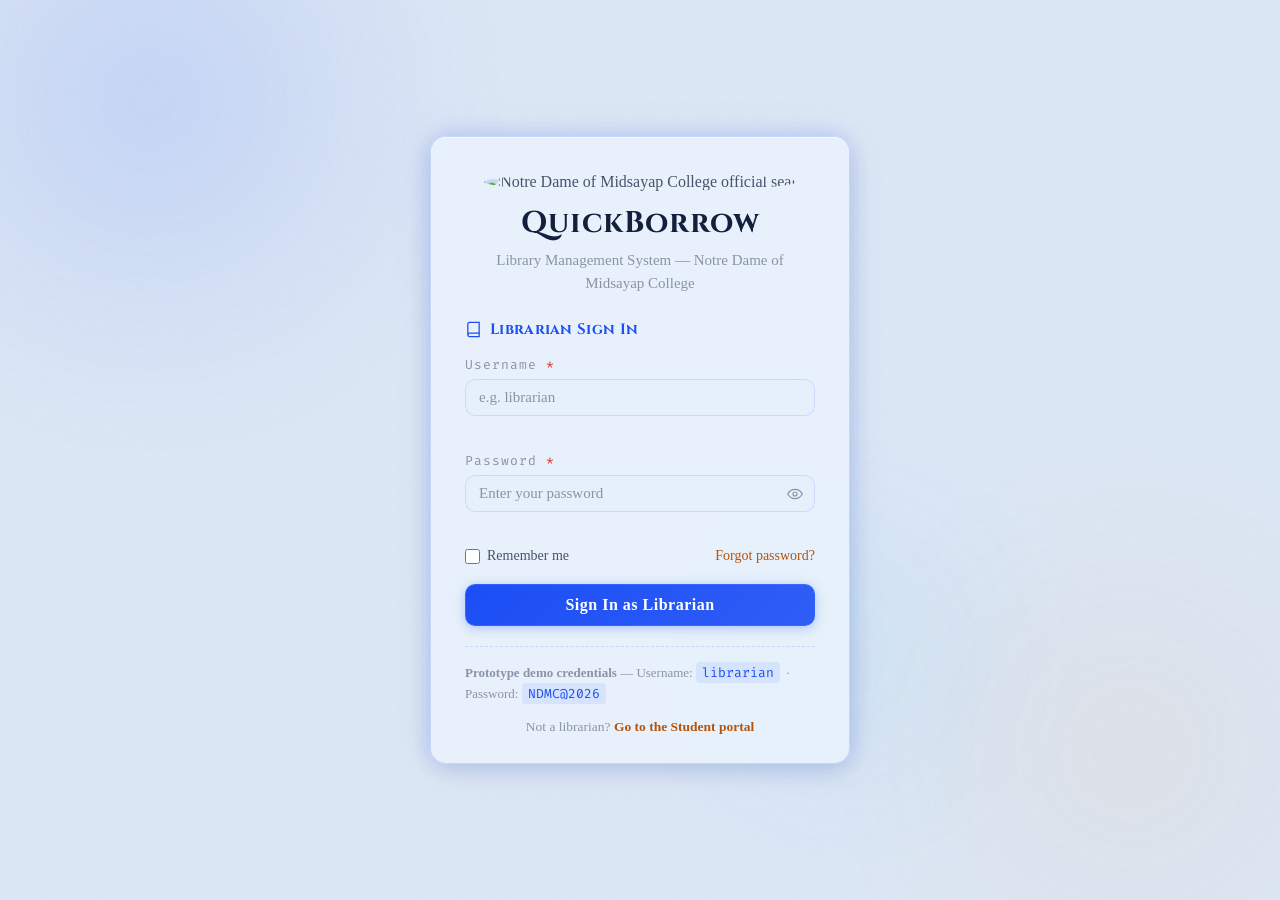
==== commit 7a224469: "Change greeting from 'Hello' to 'Goodbye'" ====
--- a/librarian.html
+++ b/librarian.html
@@ -136,6 +136,7 @@
       </button>
     </div>
   </nav>
+  <div class="sidebar-backdrop" id="sidebarBackdrop" hidden></div>
 
   <!-- ===================== MAIN ===================== -->
   <main class="main-content" id="mainContent">
@@ -624,4 +625,4 @@
 <div class="toast" id="toast" role="status" aria-live="polite"></div>
   <script src="script.js"></script>
 </body>
-</html>+</html>
--- a/style.css
+++ b/style.css
@@ -30,16 +30,16 @@
   --cream:       #F5F5F5;
   --white:       #FFFFFF;
 
-  /* Backgrounds — softened to a muted khaki tone instead of bright white/grey */
-  --bg-base:   #E8E2CC;
-  --bg-deep:   #DED6BA;
-  --bg-orb1:   #D3C8A3;
-  --bg-orb2:   #E3D2AE;
-  --bg-orb3:   #D6CBA8;
-
-  /* Glass / surfaces (khaki-tinted cards on the muted canvas) */
-  --glass-bg:     rgba(238, 231, 208, 0.74);
-  --glass-bg2:    rgba(240, 234, 214, 0.90);
+  /* Backgrounds — soft light blue, easy on the eyes */
+  --bg-base:   #DCE7F5;
+  --bg-deep:   #CBDCEF;
+  --bg-orb1:   #B9D2EE;
+  --bg-orb2:   #D2E3F6;
+  --bg-orb3:   #C7DCF0;
+
+  /* Glass / surfaces (light-blue-tinted cards on the soft canvas) */
+  --glass-bg:     rgba(228, 238, 250, 0.74);
+  --glass-bg2:    rgba(233, 242, 252, 0.90);
   --glass-border: rgba(27, 78, 245, 0.16);
   --glass-gold:   rgba(242, 153, 74, 0.18);
   --glass-hover:  rgba(27, 78, 245, 0.07);
@@ -487,7 +487,7 @@
 
 /* ---- FORM ELEMENTS ---- */
 .glass-input {
-  background: rgba(244,238,220,.82);
+  background: rgba(230,240,251,.85);
   border: 1px solid rgba(76,125,255,.18);
   border-radius: var(--radius);
   color: var(--text-bright);
@@ -507,7 +507,7 @@
 .glass-input[type="date"] { color-scheme: light; }
 
 .glass-select {
-  background: rgba(244,238,220,.82);
+  background: rgba(230,240,251,.85);
   border: 1px solid rgba(76,125,255,.18);
   border-radius: var(--radius);
   color: var(--text-main);
@@ -519,7 +519,7 @@
 }
 .glass-select:focus { border-color: var(--green-mid); }
 .glass-select.sm { padding: 6px 10px; font-size: 14px; }
-.glass-select option { background: #F4EEDC; color: var(--text-bright); }
+.glass-select option { background: #E9F2FC; color: var(--text-bright); }
 
 /* ---- BUTTONS ---- */
 .btn-primary {
@@ -623,7 +623,7 @@
 .modal-overlay.open { display: flex; animation: fadeIn .2s ease; }
 @keyframes fadeIn { from{opacity:0} to{opacity:1} }
 .glass-modal {
-  background: rgba(244,238,220,.92);
+  background: rgba(233,242,252,.94);
   border: 1px solid rgba(76,125,255,.3);
   border-radius: var(--radius-lg);
   width: min(580px, 95vw);
@@ -831,7 +831,7 @@
 }
 
 .glass-textarea {
-  background: rgba(244,238,220,.82);
+  background: rgba(230,240,251,.85);
   border: 1px solid rgba(76,125,255,.18);
   border-radius: var(--radius);
   color: var(--text-bright);
@@ -1064,7 +1064,7 @@
 .a11y-btn {
   min-width: 30px; height: 30px; padding: 0 7px;
   display: inline-flex; align-items: center; justify-content: center;
-  background: rgba(244,238,220,.75); border: 1px solid var(--glass-border);
+  background: rgba(230,240,251,.78); border: 1px solid var(--glass-border);
   border-radius: 7px; color: var(--text-main); cursor: pointer;
   font-family: var(--font-mono); font-size: 13px; font-weight: 600;
   transition: all .15s;
@@ -1335,4 +1335,4 @@
 .profile-avatar-info { display: flex; flex-direction: column; gap: 4px; }
 .profile-name { font-family: var(--font-display); font-size: 17px; font-weight: 700; color: var(--text-bright); }
 .profile-meta { font-size: 14px; color: var(--text-dim); }
-.sm-btn { align-self: flex-start; margin-top: 6px; padding: 5px 12px; font-size: 13.5px; }+.sm-btn { align-self: flex-start; margin-top: 6px; padding: 5px 12px; font-size: 13.5px; }
